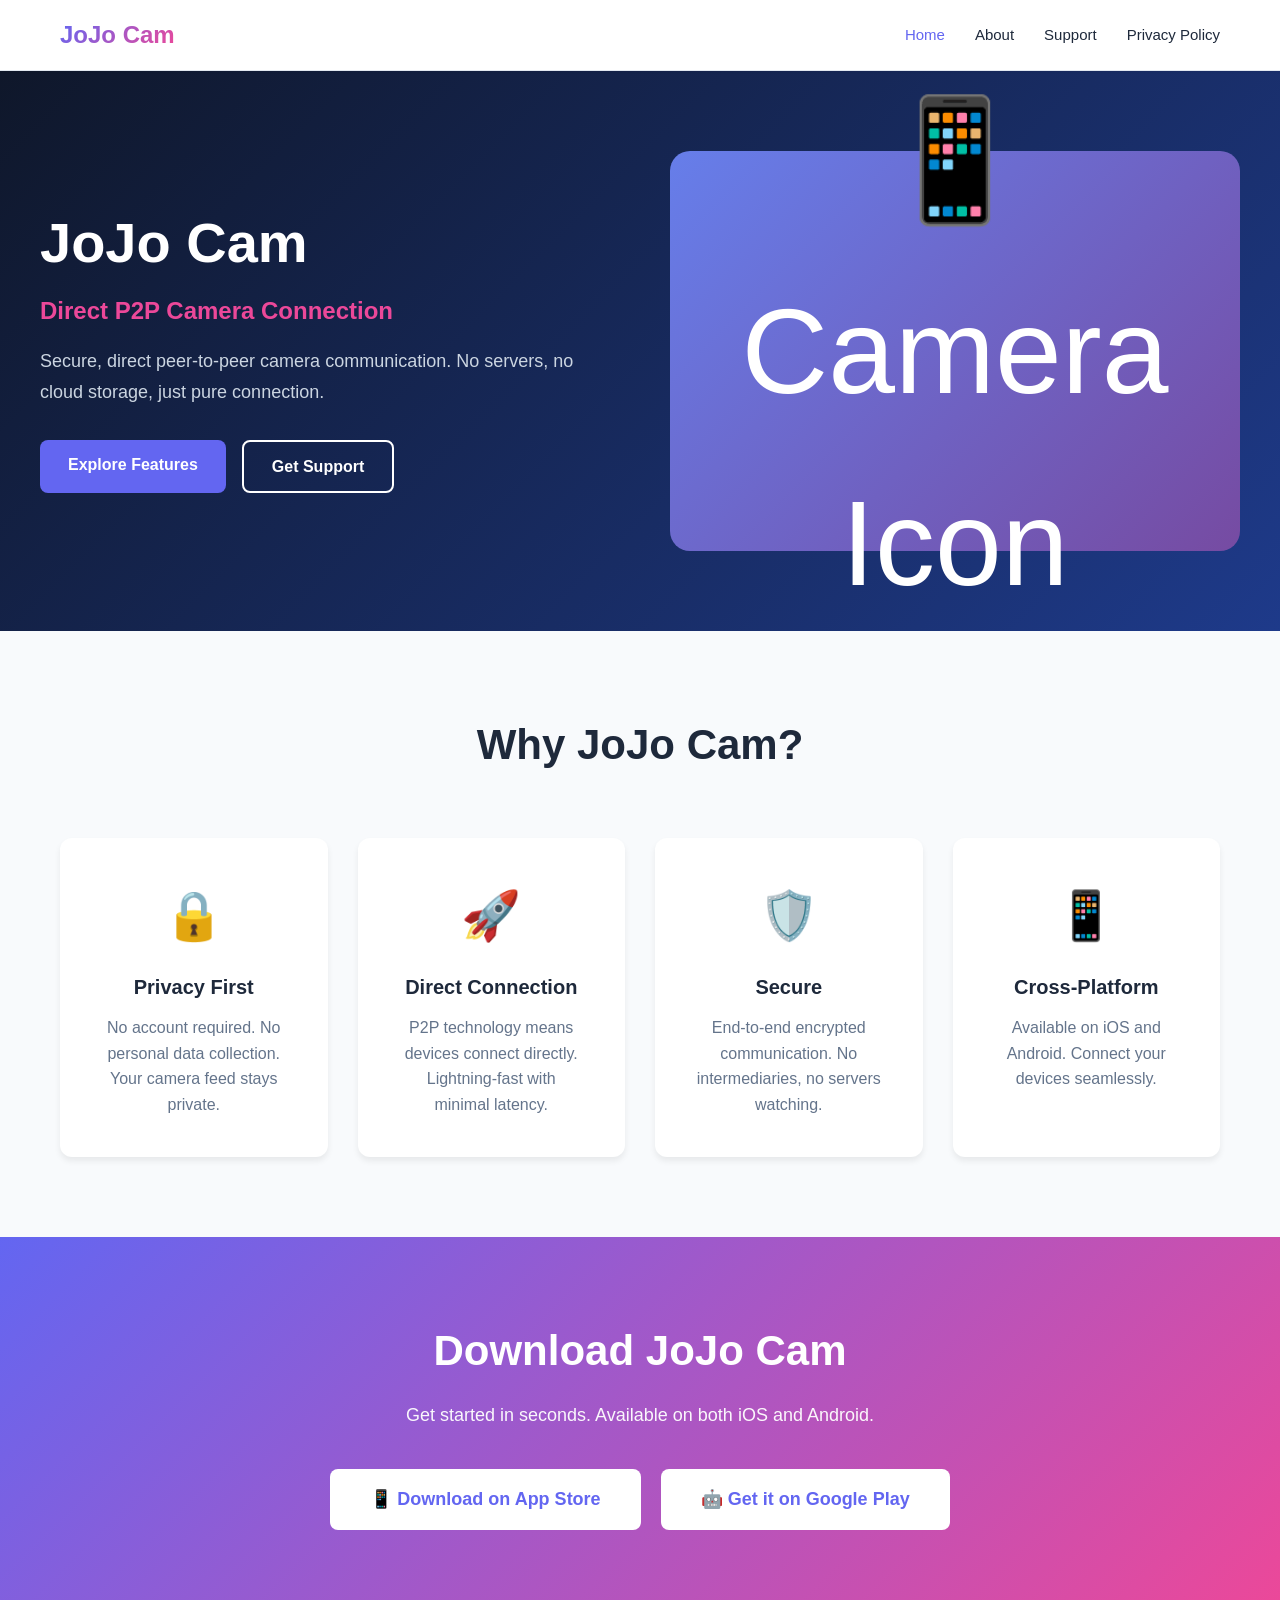
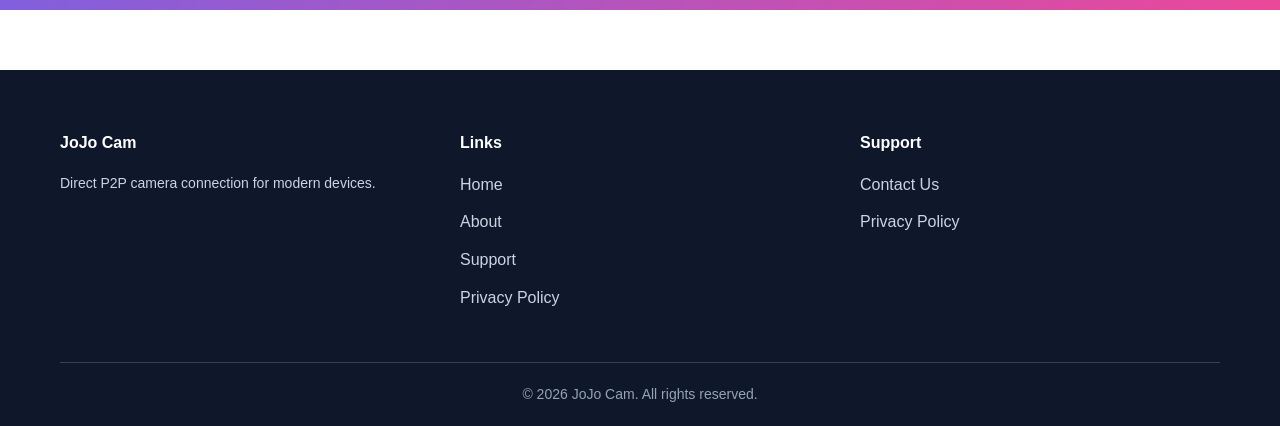
==== index.html @ 6896fc53 "first init first init" ====
<!DOCTYPE html>
<html lang="en">
<head>
    <meta charset="UTF-8">
    <meta name="viewport" content="width=device-width, initial-scale=1.0">
    <title>JoJo Cam - P2P Camera Application</title>
    <link rel="stylesheet" href="styles.css">
</head>
<body>
    <!-- Navigation -->
    <nav class="navbar">
        <div class="nav-container">
            <div class="logo">
                <a href="index.html">
                    <span class="logo-text">JoJo Cam</span>
                </a>
            </div>
            <ul class="nav-menu">
                <li><a href="index.html" class="active">Home</a></li>
                <li><a href="about.html">About</a></li>
                <li><a href="support.html">Support</a></li>
                <li><a href="privacy.html">Privacy Policy</a></li>
            </ul>
        </div>
    </nav>

    <!-- Hero Section -->
    <section class="hero">
        <div class="hero-container">
            <div class="hero-content">
                <h1>JoJo Cam</h1>
                <p class="hero-subtitle">Direct P2P Camera Connection</p>
                <p class="hero-description">Secure, direct peer-to-peer camera communication. No servers, no cloud storage, just pure connection.</p>
                <div class="hero-buttons">
                    <a href="#features" class="btn btn-primary">Explore Features</a>
                    <a href="support.html" class="btn btn-secondary">Get Support</a>
                </div>
            </div>
            <div class="hero-image">
                <div class="image-placeholder">📱 Camera Icon</div>
            </div>
        </div>
    </section>

    <!-- Features Section -->
    <section id="features" class="features">
        <div class="container">
            <h2>Why JoJo Cam?</h2>
            <div class="features-grid">
                <div class="feature-card">
                    <div class="feature-icon">🔒</div>
                    <h3>Privacy First</h3>
                    <p>No account required. No personal data collection. Your camera feed stays private.</p>
                </div>
                <div class="feature-card">
                    <div class="feature-icon">🚀</div>
                    <h3>Direct Connection</h3>
                    <p>P2P technology means devices connect directly. Lightning-fast with minimal latency.</p>
                </div>
                <div class="feature-card">
                    <div class="feature-icon">🛡️</div>
                    <h3>Secure</h3>
                    <p>End-to-end encrypted communication. No intermediaries, no servers watching.</p>
                </div>
                <div class="feature-card">
                    <div class="feature-icon">📱</div>
                    <h3>Cross-Platform</h3>
                    <p>Available on iOS and Android. Connect your devices seamlessly.</p>
                </div>
            </div>
        </div>
    </section>

    <!-- Download Section -->
    <section class="download">
        <div class="container">
            <h2>Download JoJo Cam</h2>
            <p>Get started in seconds. Available on both iOS and Android.</p>
            <div class="download-buttons">
                <a href="#" class="btn btn-large">
                    📱 Download on App Store
                </a>
                <a href="#" class="btn btn-large">
                    🤖 Get it on Google Play
                </a>
            </div>
        </div>
    </section>

    <!-- Footer -->
    <footer class="footer">
        <div class="container">
            <div class="footer-content">
                <div class="footer-section">
                    <h4>JoJo Cam</h4>
                    <p>Direct P2P camera connection for modern devices.</p>
                </div>
                <div class="footer-section">
                    <h4>Links</h4>
                    <ul>
                        <li><a href="index.html">Home</a></li>
                        <li><a href="about.html">About</a></li>
                        <li><a href="support.html">Support</a></li>
                        <li><a href="privacy.html">Privacy Policy</a></li>
                    </ul>
                </div>
                <div class="footer-section">
                    <h4>Support</h4>
                    <ul>
                        <li><a href="support.html">Contact Us</a></li>
                        <li><a href="privacy.html">Privacy Policy</a></li>
                    </ul>
                </div>
            </div>
            <div class="footer-bottom">
                <p>&copy; 2026 JoJo Cam. All rights reserved.</p>
            </div>
        </div>
    </footer>
</body>
</html>
---- styles.css ----
/* Global Styles */
* {
    margin: 0;
    padding: 0;
    box-sizing: border-box;
}

:root {
    --primary-color: #6366f1;
    --secondary-color: #ec4899;
    --dark-bg: #0f172a;
    --light-bg: #f8fafc;
    --text-dark: #1e293b;
    --text-light: #64748b;
    --border-color: #e2e8f0;
    --success-color: #10b981;
}

html {
    scroll-behavior: smooth;
}

body {
    font-family: -apple-system, BlinkMacSystemFont, 'Segoe UI', Roboto, 'Helvetica Neue', Arial, sans-serif;
    line-height: 1.6;
    color: var(--text-dark);
    background-color: #ffffff;
}

a {
    text-decoration: none;
    color: inherit;
    transition: color 0.3s ease;
}

/* Container */
.container {
    max-width: 1200px;
    margin: 0 auto;
    padding: 0 20px;
}

/* Navigation */
.navbar {
    background-color: #ffffff;
    border-bottom: 1px solid var(--border-color);
    position: sticky;
    top: 0;
    z-index: 100;
    box-shadow: 0 1px 3px rgba(0, 0, 0, 0.05);
}

.nav-container {
    max-width: 1200px;
    margin: 0 auto;
    padding: 0 20px;
    display: flex;
    justify-content: space-between;
    align-items: center;
    height: 70px;
}

.logo a {
    font-size: 24px;
    font-weight: 700;
    background: linear-gradient(135deg, var(--primary-color), var(--secondary-color));
    -webkit-background-clip: text;
    -webkit-text-fill-color: transparent;
    background-clip: text;
}

.nav-menu {
    display: flex;
    list-style: none;
    gap: 30px;
}

.nav-menu a {
    color: var(--text-dark);
    font-weight: 500;
    font-size: 15px;
    transition: color 0.3s ease;
}

.nav-menu a:hover,
.nav-menu a.active {
    color: var(--primary-color);
}

/* Hero Section */
.hero {
    background: linear-gradient(135deg, var(--dark-bg) 0%, #1e3a8a 100%);
    color: white;
    padding: 80px 20px;
    text-align: center;
}

.hero-container {
    max-width: 1200px;
    margin: 0 auto;
    display: grid;
    grid-template-columns: 1fr 1fr;
    gap: 60px;
    align-items: center;
}

.hero-content {
    text-align: left;
}

.hero h1 {
    font-size: 56px;
    font-weight: 800;
    margin-bottom: 16px;
    line-height: 1.2;
}

.hero-subtitle {
    font-size: 24px;
    color: var(--secondary-color);
    margin-bottom: 16px;
    font-weight: 600;
}

.hero-description {
    font-size: 18px;
    color: #cbd5e1;
    margin-bottom: 32px;
    line-height: 1.7;
}

.hero-buttons {
    display: flex;
    gap: 16px;
    flex-wrap: wrap;
}

.image-placeholder {
    background: linear-gradient(135deg, #667eea 0%, #764ba2 100%);
    border-radius: 20px;
    height: 400px;
    display: flex;
    align-items: center;
    justify-content: center;
    font-size: 120px;
    color: white;
}

/* Buttons */
.btn {
    display: inline-block;
    padding: 12px 28px;
    border-radius: 8px;
    font-weight: 600;
    font-size: 16px;
    transition: all 0.3s ease;
    cursor: pointer;
    border: none;
    text-align: center;
}

.btn-primary {
    background-color: var(--primary-color);
    color: white;
}

.btn-primary:hover {
    background-color: #4f46e5;
    transform: translateY(-2px);
    box-shadow: 0 10px 20px rgba(99, 102, 241, 0.2);
}

.btn-secondary {
    background-color: transparent;
    color: white;
    border: 2px solid white;
}

.btn-secondary:hover {
    background-color: white;
    color: var(--primary-color);
}

.btn-large {
    padding: 16px 40px;
    font-size: 18px;
}

/* Features Section */
.features {
    padding: 80px 20px;
    background-color: var(--light-bg);
}

.features h2 {
    font-size: 42px;
    font-weight: 700;
    text-align: center;
    margin-bottom: 60px;
    color: var(--text-dark);
}

.features-grid {
    display: grid;
    grid-template-columns: repeat(auto-fit, minmax(250px, 1fr));
    gap: 30px;
    max-width: 1200px;
    margin: 0 auto;
}

.feature-card {
    background: white;
    padding: 40px;
    border-radius: 12px;
    text-align: center;
    box-shadow: 0 4px 6px rgba(0, 0, 0, 0.07);
    transition: all 0.3s ease;
}

.feature-card:hover {
    transform: translateY(-8px);
    box-shadow: 0 12px 24px rgba(0, 0, 0, 0.1);
}

.feature-icon {
    font-size: 48px;
    margin-bottom: 16px;
}

.feature-card h3 {
    font-size: 20px;
    margin-bottom: 12px;
    color: var(--text-dark);
}

.feature-card p {
    color: var(--text-light);
    line-height: 1.6;
}

/* Download Section */
.download {
    padding: 80px 20px;
    background: linear-gradient(135deg, var(--primary-color) 0%, var(--secondary-color) 100%);
    color: white;
    text-align: center;
}

.download h2 {
    font-size: 42px;
    font-weight: 700;
    margin-bottom: 16px;
}

.download p {
    font-size: 18px;
    margin-bottom: 40px;
    opacity: 0.95;
}

.download-buttons {
    display: flex;
    gap: 20px;
    justify-content: center;
    flex-wrap: wrap;
}

.download .btn {
    background-color: white;
    color: var(--primary-color);
}

.download .btn:hover {
    background-color: var(--light-bg);
}

/* Page Header */
.page-header {
    background: linear-gradient(135deg, var(--dark-bg) 0%, #1e3a8a 100%);
    color: white;
    padding: 60px 20px;
    text-align: center;
}

.page-header h1 {
    font-size: 48px;
    font-weight: 800;
    margin-bottom: 12px;
}

.page-header p {
    font-size: 18px;
    color: #cbd5e1;
}

/* Content Section */
.content {
    padding: 60px 20px;
}

.content-wrapper {
    max-width: 800px;
    margin: 0 auto;
}

.content-wrapper h2 {
    font-size: 28px;
    font-weight: 700;
    margin-top: 40px;
    margin-bottom: 16px;
    color: var(--text-dark);
}

.content-wrapper h2:first-child {
    margin-top: 0;
}

.content-wrapper p {
    color: var(--text-light);
    margin-bottom: 16px;
    line-height: 1.8;
}

.feature-list {
    list-style: none;
    margin: 24px 0;
}

.feature-list li {
    padding: 12px 0;
    padding-left: 28px;
    position: relative;
    color: var(--text-light);
    line-height: 1.7;
}

.feature-list li:before {
    content: "✓";
    position: absolute;
    left: 0;
    color: var(--success-color);
    font-weight: bold;
    font-size: 18px;
}

/* Support Container */
.support-container {
    max-width: 900px;
    margin: 0 auto;
}

.support-container p {
    color: var(--text-light);
    margin-bottom: 32px;
    font-size: 16px;
    line-height: 1.8;
}

.form-container {
    background: var(--light-bg);
    border-radius: 12px;
    padding: 20px;
    margin-top: 30px;
}

.form-container iframe {
    border-radius: 8px;
}

/* Privacy Content */
.privacy-content {
    max-width: 800px;
    margin: 0 auto;
}

.privacy-content h3 {
    font-size: 22px;
    font-weight: 700;
    margin-top: 32px;
    margin-bottom: 16px;
    color: var(--text-dark);
}

.privacy-content h3:first-of-type {
    margin-top: 0;
}

.privacy-content p {
    color: var(--text-light);
    margin-bottom: 16px;
    line-height: 1.8;
}

.privacy-content strong {
    color: var(--text-dark);
    font-weight: 600;
}

.privacy-content ul {
    list-style: none;
    margin: 16px 0;
}

.privacy-content li {
    padding: 8px 0;
    padding-left: 24px;
    position: relative;
    color: var(--text-light);
    line-height: 1.7;
}

.privacy-content li:before {
    content: "•";
    position: absolute;
    left: 0;
    color: var(--primary-color);
    font-weight: bold;
}

/* Footer */
.footer {
    background-color: var(--dark-bg);
    color: white;
    padding: 60px 20px 20px;
    margin-top: 60px;
}

.footer-content {
    display: grid;
    grid-template-columns: repeat(auto-fit, minmax(250px, 1fr));
    gap: 40px;
    margin-bottom: 40px;
}

.footer-section h4 {
    font-size: 16px;
    font-weight: 700;
    margin-bottom: 16px;
    color: white;
}

.footer-section p {
    color: #cbd5e1;
    margin-bottom: 12px;
    font-size: 14px;
    line-height: 1.6;
}

.footer-section ul {
    list-style: none;
}

.footer-section li {
    margin-bottom: 12px;
}

.footer-section a {
    color: #cbd5e1;
    transition: color 0.3s ease;
}

.footer-section a:hover {
    color: var(--primary-color);
}

.footer-bottom {
    border-top: 1px solid #334155;
    padding-top: 20px;
    text-align: center;
    color: #94a3b8;
    font-size: 14px;
}

/* Responsive Design */
@media (max-width: 768px) {
    .nav-menu {
        gap: 15px;
    }

    .hero-container {
        grid-template-columns: 1fr;
        gap: 40px;
    }

    .hero h1 {
        font-size: 42px;
    }

    .hero-subtitle {
        font-size: 20px;
    }

    .hero-description {
        font-size: 16px;
    }

    .image-placeholder {
        height: 300px;
        font-size: 80px;
    }

    .hero-buttons {
        flex-direction: column;
    }

    .hero-buttons .btn {
        width: 100%;
    }

    .features h2,
    .download h2 {
        font-size: 32px;
    }

    .features-grid {
        grid-template-columns: 1fr;
    }

    .download-buttons {
        flex-direction: column;
    }

    .download-buttons .btn {
        width: 100%;
    }

    .page-header h1 {
        font-size: 36px;
    }

    .content-wrapper h2 {
        font-size: 24px;
    }

    .feature-list li {
        padding-left: 24px;
    }
}

@media (max-width: 480px) {
    .nav-container {
        height: auto;
        flex-direction: column;
        gap: 15px;
        padding: 15px 20px;
    }

    .nav-menu {
        flex-direction: column;
        gap: 10px;
        width: 100%;
    }

    .hero h1 {
        font-size: 32px;
    }

    .hero-subtitle {
        font-size: 18px;
    }

    .hero-description {
        font-size: 14px;
    }

    .features h2,
    .download h2 {
        font-size: 26px;
    }

    .page-header h1 {
        font-size: 28px;
    }

    .form-container {
        padding: 10px;
    }
}
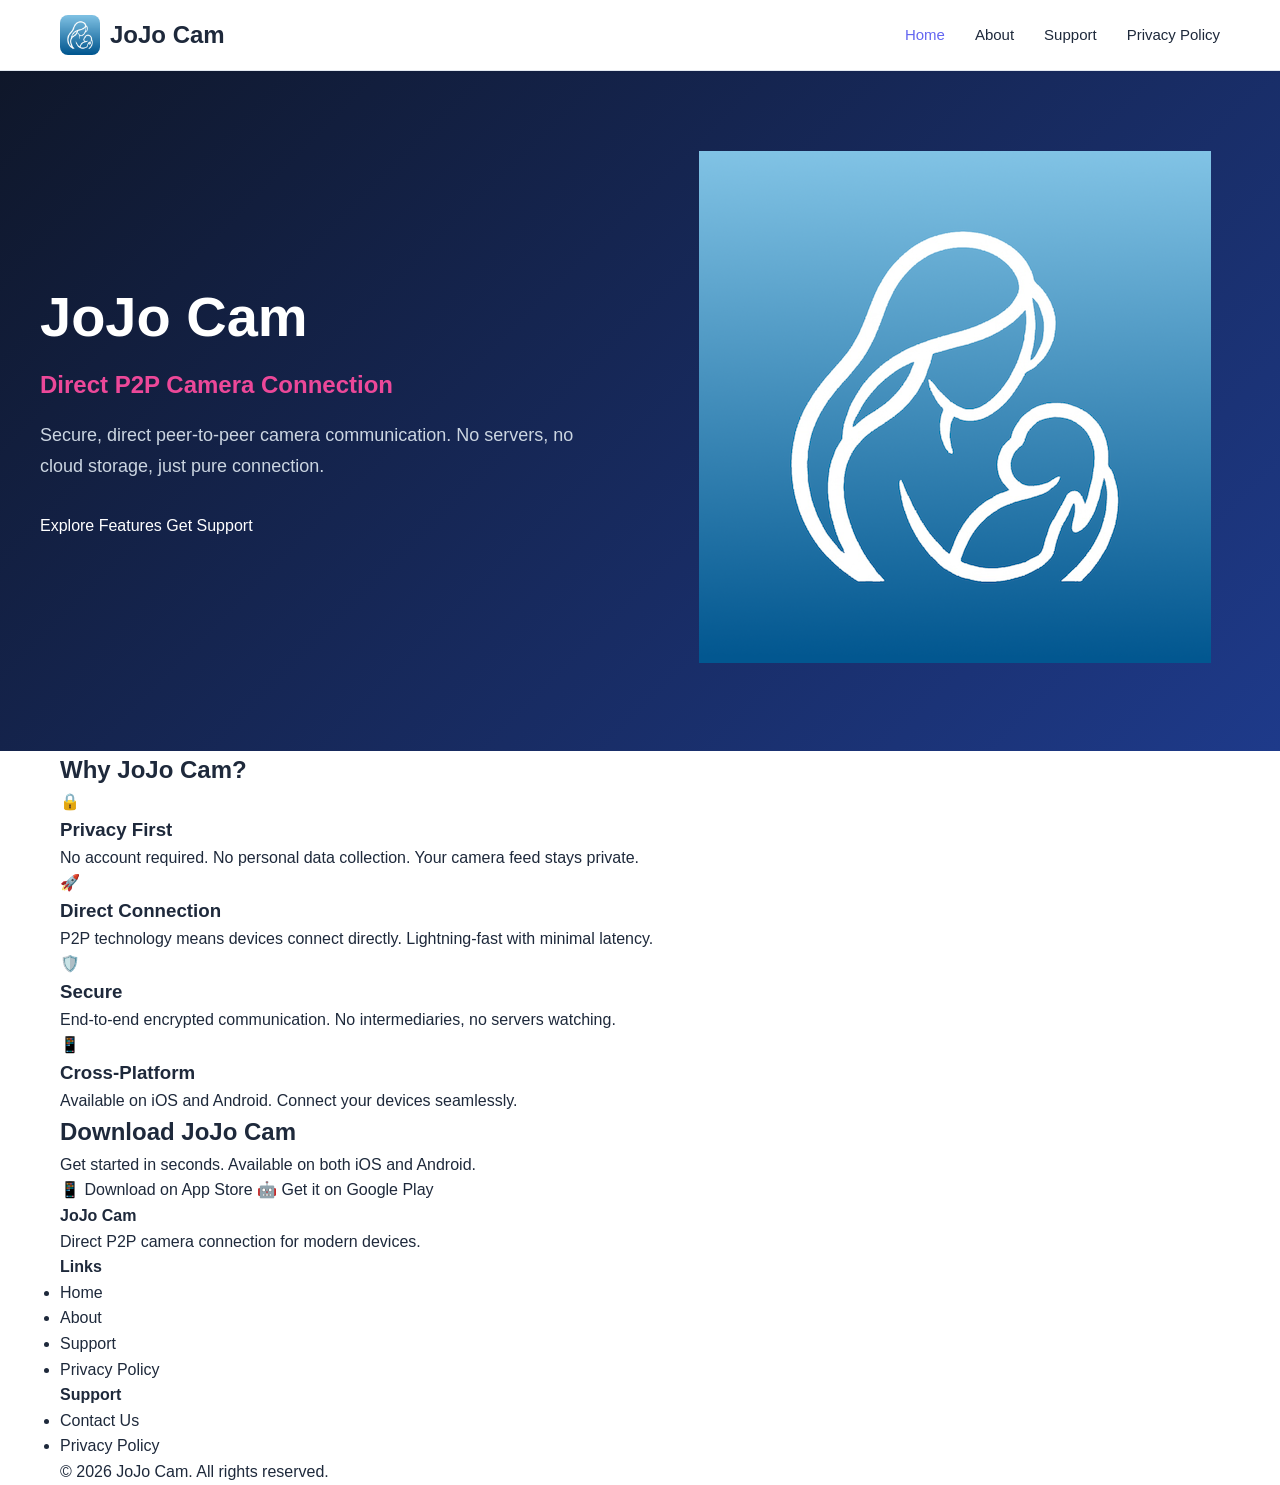
==== commit 1048d6a5: "add icon add icon" ====
--- a/index.html
+++ b/index.html
@@ -12,6 +12,7 @@
         <div class="nav-container">
             <div class="logo">
                 <a href="index.html">
+                    <img src="assets/app_icon.png" alt="JoJo Cam" class="logo-icon">
                     <span class="logo-text">JoJo Cam</span>
                 </a>
             </div>
@@ -37,7 +38,7 @@
                 </div>
             </div>
             <div class="hero-image">
-                <div class="image-placeholder">📱 Camera Icon</div>
+                <img src="assets/app_icon.png" alt="JoJo Cam App Icon" class="hero-icon">
             </div>
         </div>
     </section>
--- a/styles.css
+++ b/styles.css
@@ -61,12 +61,20 @@
 }
 
 .logo a {
+    display: flex;
+    align-items: center;
+    gap: 10px;
     font-size: 24px;
     font-weight: 700;
-    background: linear-gradient(135deg, var(--primary-color), var(--secondary-color));
-    -webkit-background-clip: text;
-    -webkit-text-fill-color: transparent;
-    background-clip: text;
+    text-decoration: none;
+    color: var(--text-dark);
+}
+
+.logo-icon {
+    width: 40px;
+    height: 40px;
+    border-radius: 8px;
+    object-fit: contain;
 }
 
 .nav-menu {
@@ -127,15 +135,12 @@
     color: #cbd5e1;
     margin-bottom: 32px;
     line-height: 1.7;
-}
-
-.hero-buttons {
-    display: flex;
-    gap: 16px;
-    flex-wrap: wrap;
-}
-
-.image-placeholder {
+}hero-icon {
+    width: 100%;
+    max-width: 400px;
+    height: auto;
+    border-radius: 20px;
+    box-shadow: 0 20px 40px rgba(99, 102, 241, 0.2)er {
     background: linear-gradient(135deg, #667eea 0%, #764ba2 100%);
     border-radius: 20px;
     height: 400px;
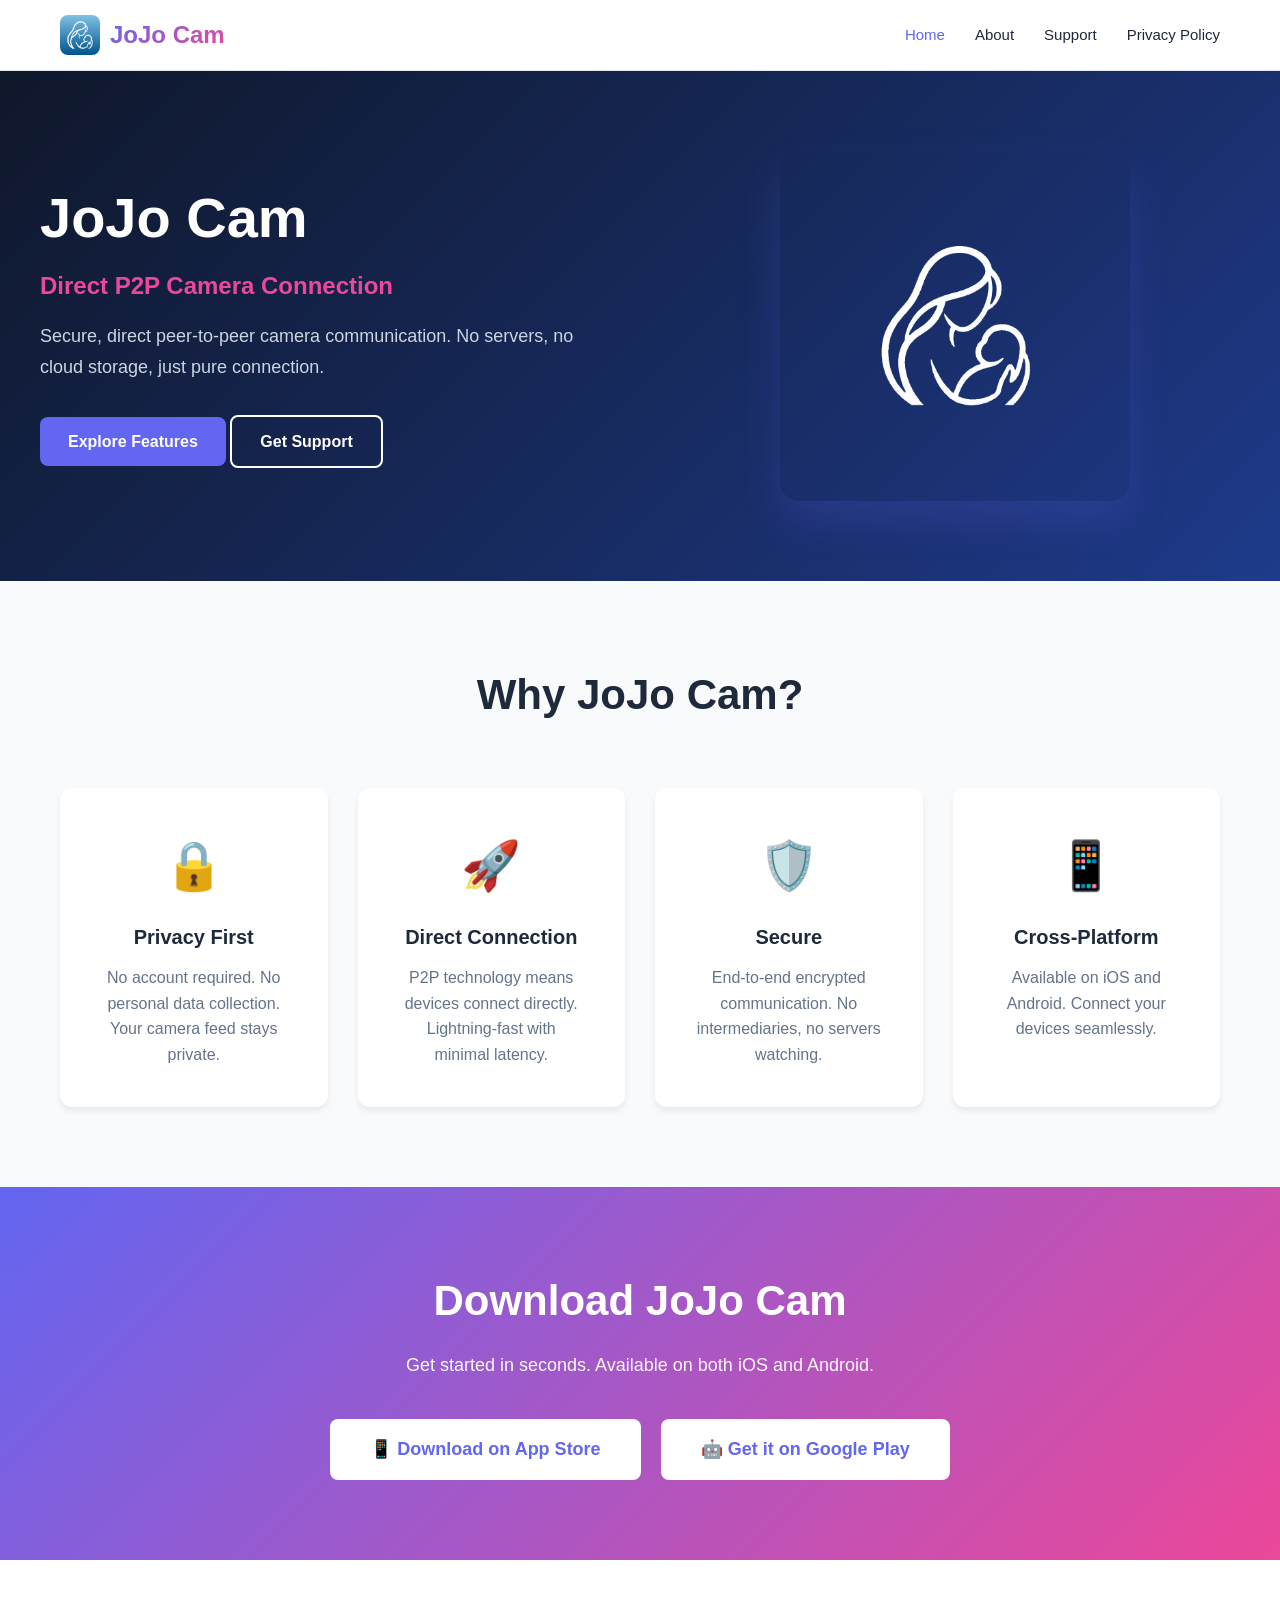
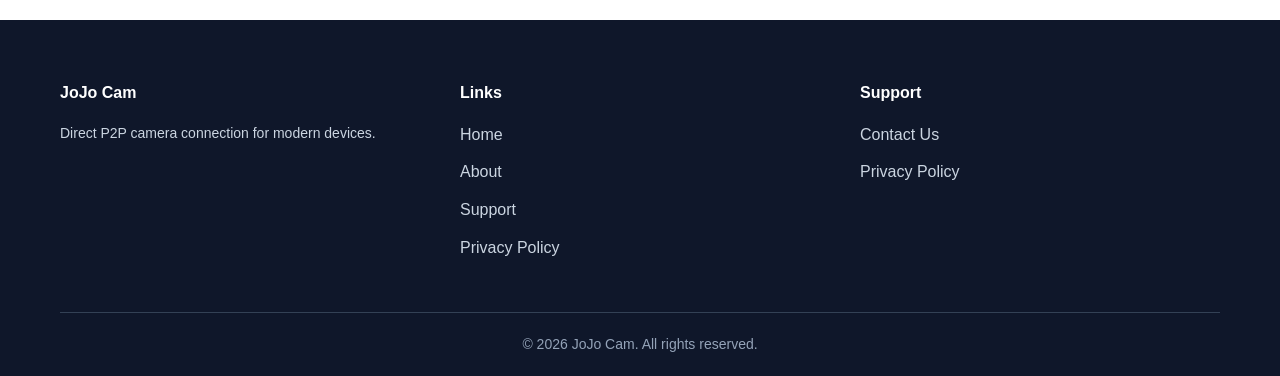
==== commit 98f1d79b: "website done website done" ====
--- a/index.html
+++ b/index.html
@@ -38,7 +38,7 @@
                 </div>
             </div>
             <div class="hero-image">
-                <img src="assets/app_icon.png" alt="JoJo Cam App Icon" class="hero-icon">
+                <img src="assets/app_artwork.png" alt="JoJo Cam App" class="hero-icon">
             </div>
         </div>
     </section>
--- a/styles.css
+++ b/styles.css
@@ -77,6 +77,13 @@
     object-fit: contain;
 }
 
+.logo-text {
+    background: linear-gradient(135deg, var(--primary-color), var(--secondary-color));
+    -webkit-background-clip: text;
+    -webkit-text-fill-color: transparent;
+    background-clip: text;
+}
+
 .nav-menu {
     display: flex;
     list-style: none;
@@ -135,20 +142,20 @@
     color: #cbd5e1;
     margin-bottom: 32px;
     line-height: 1.7;
-}hero-icon {
+}
+
+.hero-image {
+    display: flex;
+    justify-content: center;
+    align-items: center;
+}
+
+.hero-icon {
     width: 100%;
-    max-width: 400px;
+    max-width: 350px;
     height: auto;
     border-radius: 20px;
-    box-shadow: 0 20px 40px rgba(99, 102, 241, 0.2)er {
-    background: linear-gradient(135deg, #667eea 0%, #764ba2 100%);
-    border-radius: 20px;
-    height: 400px;
-    display: flex;
-    align-items: center;
-    justify-content: center;
-    font-size: 120px;
-    color: white;
+    box-shadow: 0 20px 40px rgba(99, 102, 241, 0.2);
 }
 
 /* Buttons */
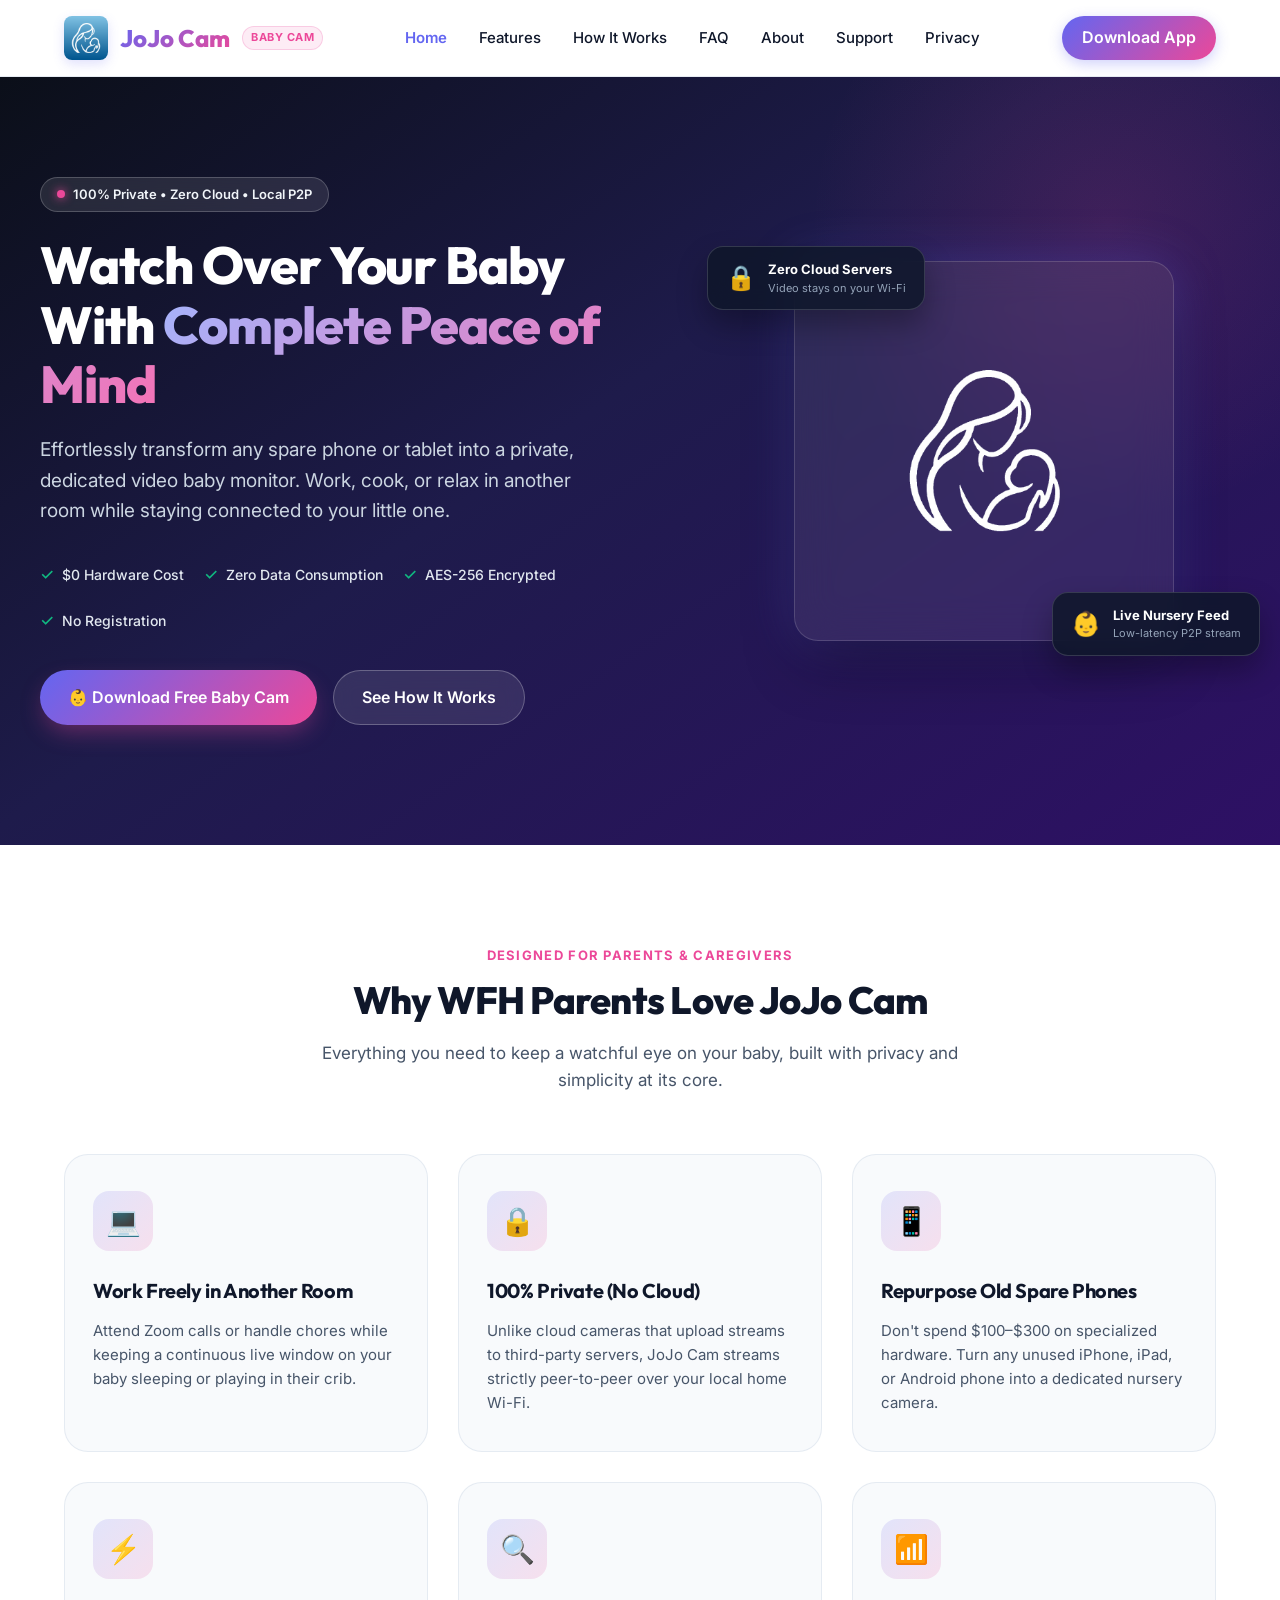
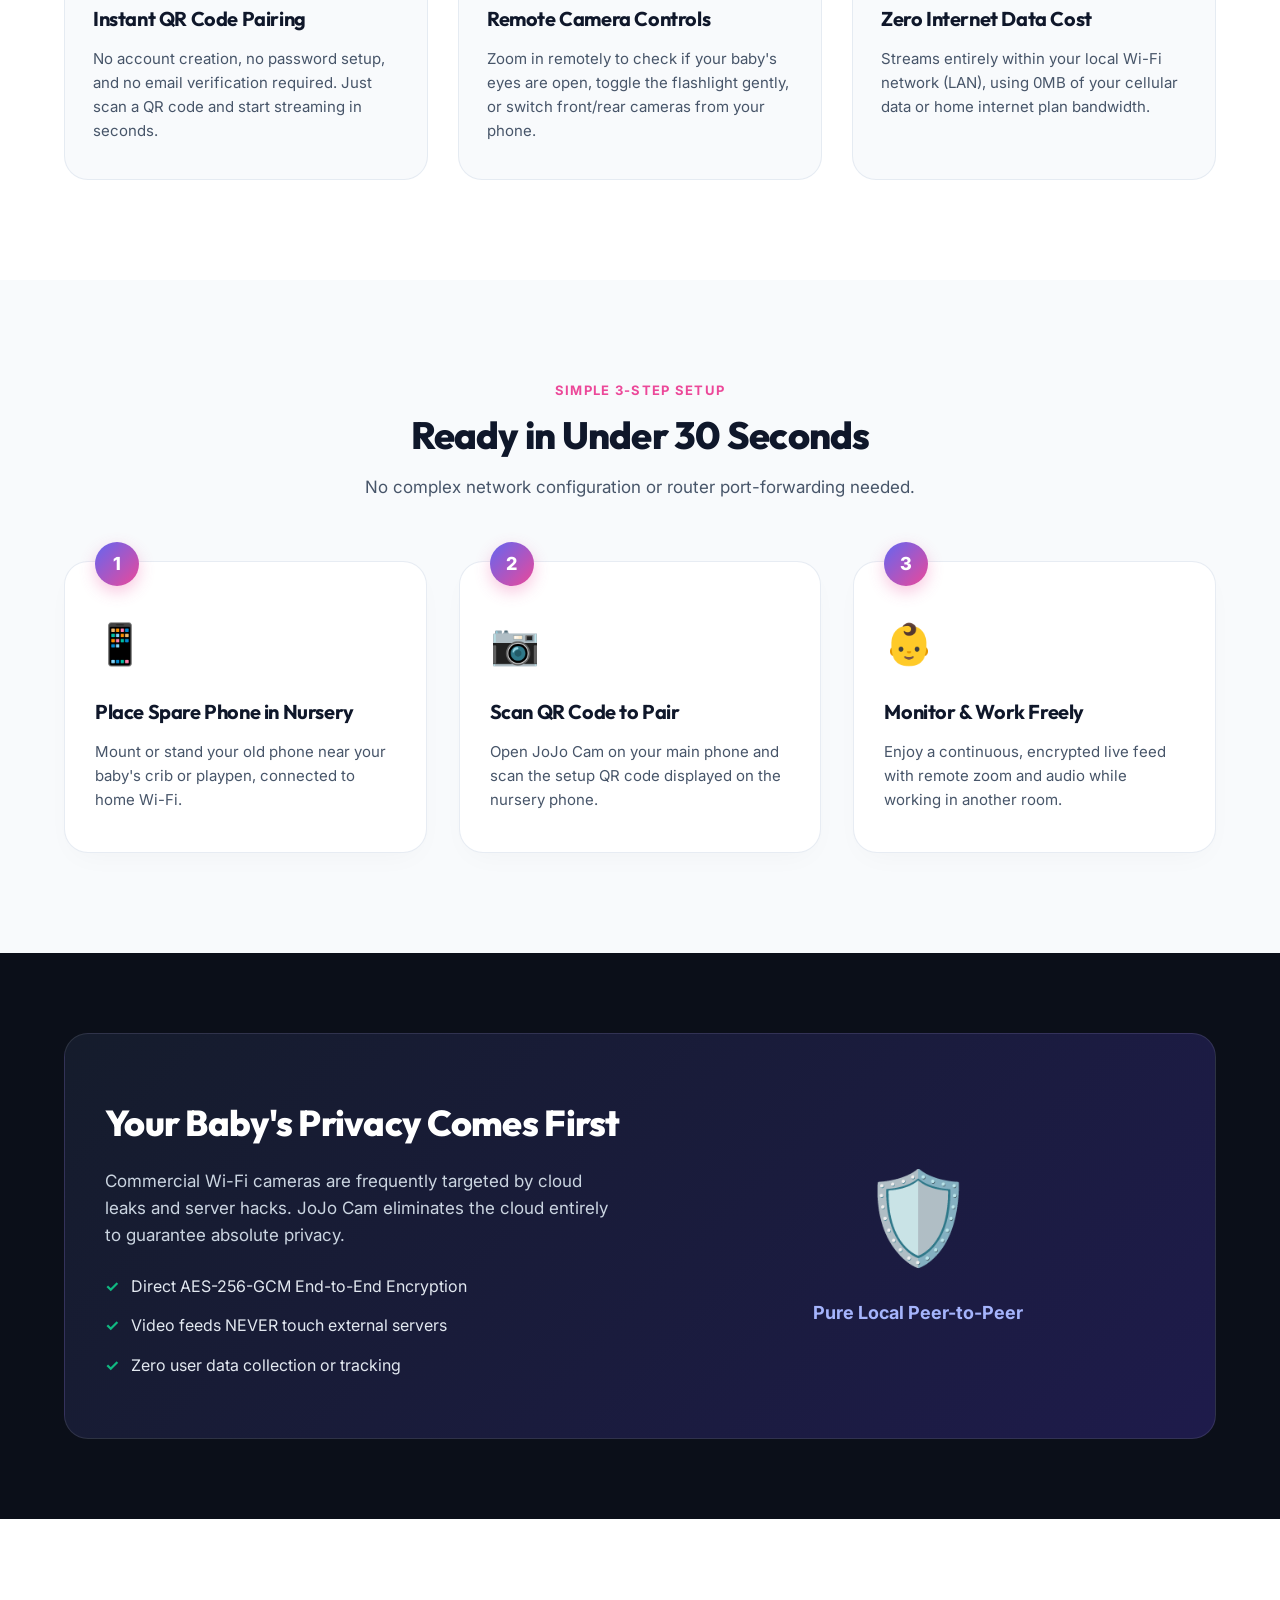
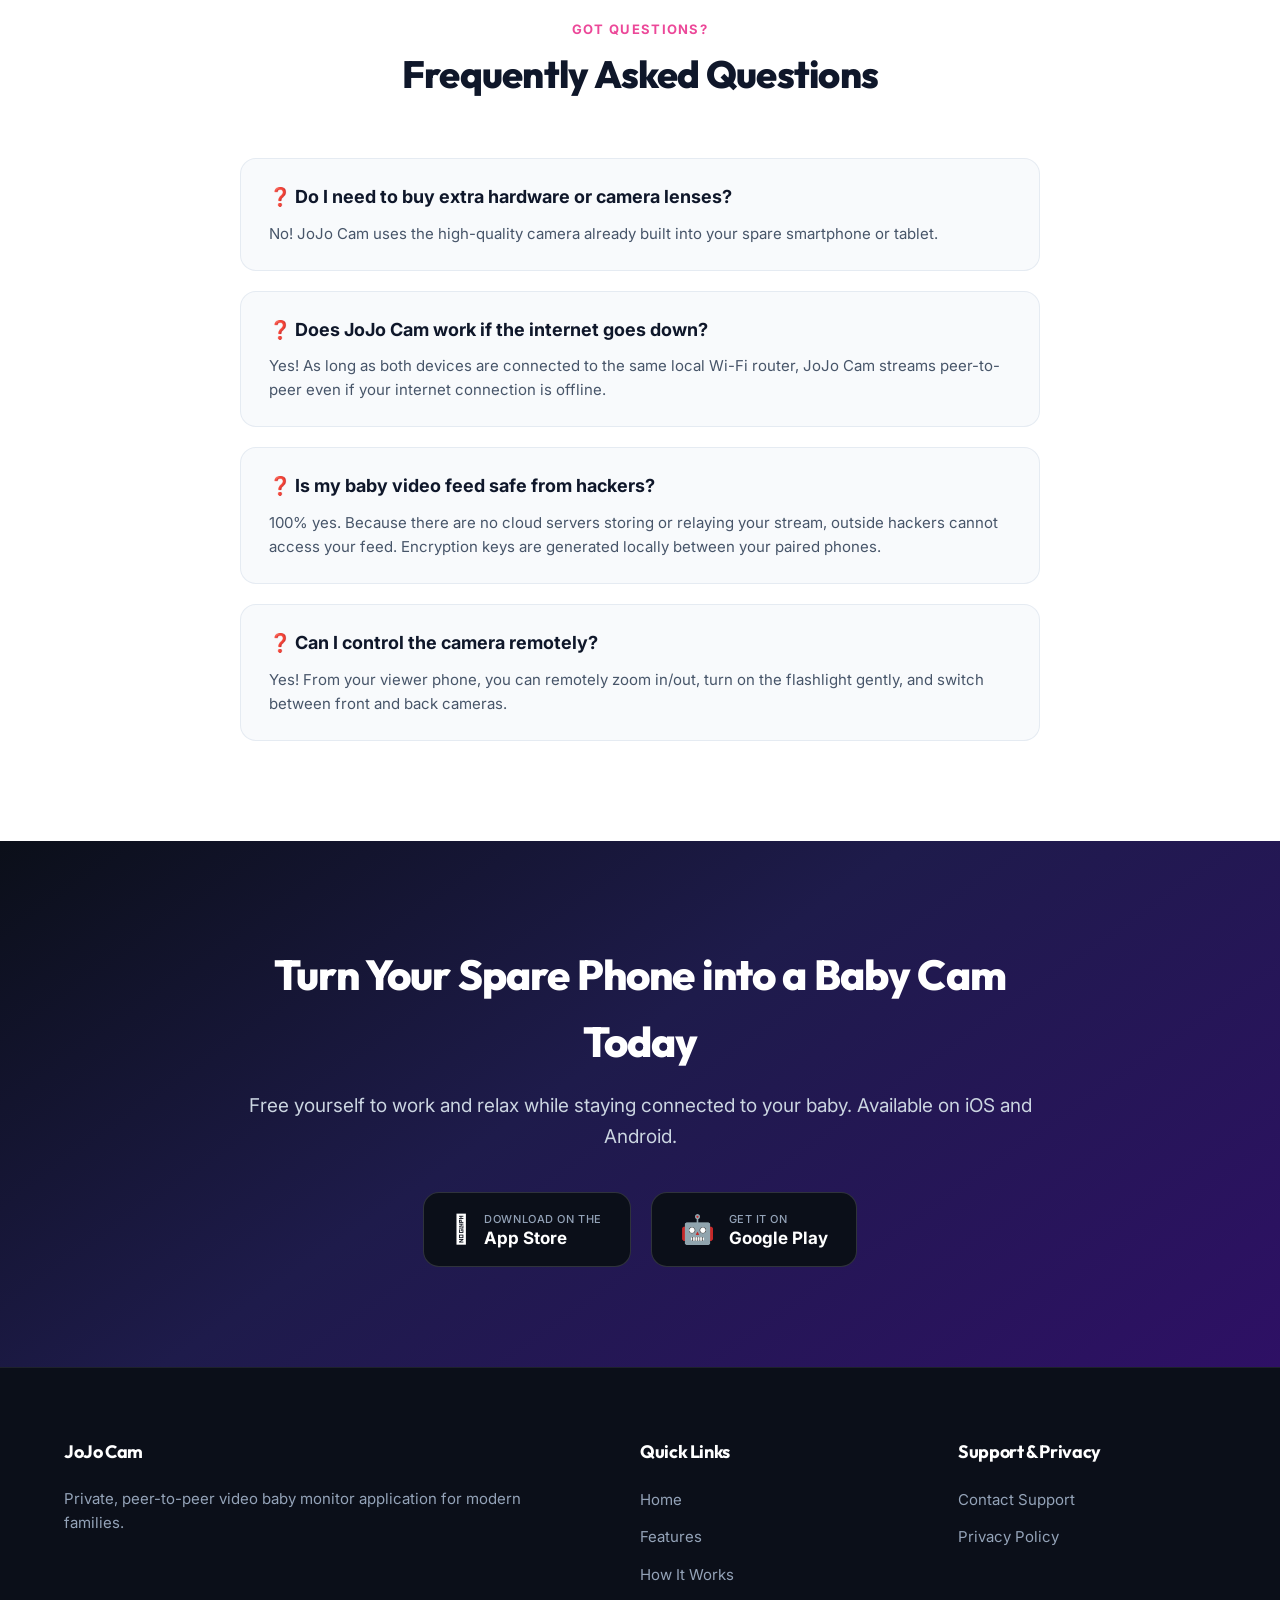
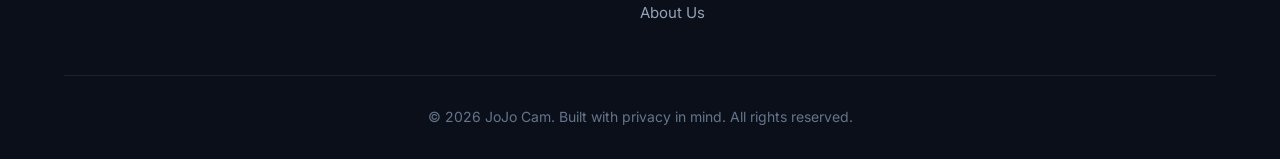
==== commit e7e591ec: "refine for new releases" ====
--- a/index.html
+++ b/index.html
@@ -3,87 +3,275 @@
 <head>
     <meta charset="UTF-8">
     <meta name="viewport" content="width=device-width, initial-scale=1.0">
-    <title>JoJo Cam - P2P Camera Application</title>
+    
+    <!-- SEO Title & Meta Tags -->
+    <title>JoJo Cam - Private P2P Baby Monitor & Nursery Cam App</title>
+    <meta name="description" content="Turn your spare phone into a private, zero-cloud video baby monitor. Free up your time to work or rest in another room with 100% P2P local Wi-Fi encryption and $0 hardware cost.">
+    <meta name="keywords" content="baby monitor app, p2p baby cam, turn old phone into cctv, private nursery camera, wfh baby monitor, zero cloud video stream">
+    
+    <!-- Open Graph / Social Media -->
+    <meta property="og:title" content="JoJo Cam - Private P2P Baby Monitor App">
+    <meta property="og:description" content="Watch over your baby with complete peace of mind. Turn spare phones into private video baby monitors over local Wi-Fi.">
+    <meta property="og:image" content="assets/app_artwork.png">
+    <meta property="og:type" content="website">
+    <meta property="og:url" content="https://jojoapp.wavepixs.com/">
+
     <link rel="stylesheet" href="styles.css">
+    
+    <!-- Structured Data (JSON-LD) -->
+    <script type="application/ld+json">
+    {
+      "@context": "https://schema.org",
+      "@type": "SoftwareApplication",
+      "name": "JoJo Cam",
+      "operatingSystem": "iOS, Android",
+      "applicationCategory": "UtilitiesApplication",
+      "offers": {
+        "@type": "Offer",
+        "price": "0",
+        "priceCurrency": "USD"
+      },
+      "description": "Private, peer-to-peer video baby monitor application that converts spare mobile devices into dedicated nursery cameras."
+    }
+    </script>
 </head>
 <body>
     <!-- Navigation -->
-    <nav class="navbar">
+    <nav class="navbar" id="main-nav">
         <div class="nav-container">
             <div class="logo">
                 <a href="index.html">
-                    <img src="assets/app_icon.png" alt="JoJo Cam" class="logo-icon">
+                    <img src="assets/app_icon.png" alt="JoJo Cam App Icon" class="logo-icon">
                     <span class="logo-text">JoJo Cam</span>
+                    <span class="logo-badge">Baby Cam</span>
                 </a>
             </div>
             <ul class="nav-menu">
                 <li><a href="index.html" class="active">Home</a></li>
+                <li><a href="#features">Features</a></li>
+                <li><a href="#how-it-works">How It Works</a></li>
+                <li><a href="#faq">FAQ</a></li>
                 <li><a href="about.html">About</a></li>
                 <li><a href="support.html">Support</a></li>
-                <li><a href="privacy.html">Privacy Policy</a></li>
+                <li><a href="privacy.html">Privacy</a></li>
             </ul>
+            <a href="#download" class="nav-cta">Download App</a>
         </div>
     </nav>
 
     <!-- Hero Section -->
-    <section class="hero">
+    <header class="hero">
         <div class="hero-container">
             <div class="hero-content">
-                <h1>JoJo Cam</h1>
-                <p class="hero-subtitle">Direct P2P Camera Connection</p>
-                <p class="hero-description">Secure, direct peer-to-peer camera communication. No servers, no cloud storage, just pure connection.</p>
+                <div class="pill-badge">
+                    <span class="pill-dot"></span>
+                    <span>100% Private • Zero Cloud • Local P2P</span>
+                </div>
+                <h1>Watch Over Your Baby With <span>Complete Peace of Mind</span></h1>
+                <p class="hero-description">
+                    Effortlessly transform any spare phone or tablet into a private, dedicated video baby monitor. Work, cook, or relax in another room while staying connected to your little one.
+                </p>
+                
+                <div class="hero-trust-badges">
+                    <div class="trust-item"><span class="trust-icon">✓</span> $0 Hardware Cost</div>
+                    <div class="trust-item"><span class="trust-icon">✓</span> Zero Data Consumption</div>
+                    <div class="trust-item"><span class="trust-icon">✓</span> AES-256 Encrypted</div>
+                    <div class="trust-item"><span class="trust-icon">✓</span> No Registration</div>
+                </div>
+
                 <div class="hero-buttons">
-                    <a href="#features" class="btn btn-primary">Explore Features</a>
-                    <a href="support.html" class="btn btn-secondary">Get Support</a>
-                </div>
-            </div>
-            <div class="hero-image">
-                <img src="assets/app_artwork.png" alt="JoJo Cam App" class="hero-icon">
-            </div>
-        </div>
-    </section>
+                    <a href="#download" class="btn btn-primary">
+                        <span>👶 Download Free Baby Cam</span>
+                    </a>
+                    <a href="#how-it-works" class="btn btn-secondary">
+                        <span>See How It Works</span>
+                    </a>
+                </div>
+            </div>
+
+            <div class="hero-image-wrapper">
+                <div class="hero-artwork-frame">
+                    <img src="assets/app_artwork.png" alt="JoJo Cam Baby Monitor Preview" class="hero-icon">
+                </div>
+                <!-- Floating Decorative Badges -->
+                <div class="floating-card floating-card-top">
+                    <span class="fc-icon">🔒</span>
+                    <div class="fc-text">
+                        <span class="fc-title">Zero Cloud Servers</span>
+                        <span class="fc-subtitle">Video stays on your Wi-Fi</span>
+                    </div>
+                </div>
+                <div class="floating-card floating-card-bottom">
+                    <span class="fc-icon">👶</span>
+                    <div class="fc-text">
+                        <span class="fc-title">Live Nursery Feed</span>
+                        <span class="fc-subtitle">Low-latency P2P stream</span>
+                    </div>
+                </div>
+            </div>
+        </div>
+    </header>
 
     <!-- Features Section -->
     <section id="features" class="features">
         <div class="container">
-            <h2>Why JoJo Cam?</h2>
+            <div class="section-header">
+                <span class="section-tag">Designed For Parents & Caregivers</span>
+                <h2>Why WFH Parents Love JoJo Cam</h2>
+                <p>Everything you need to keep a watchful eye on your baby, built with privacy and simplicity at its core.</p>
+            </div>
+
             <div class="features-grid">
                 <div class="feature-card">
-                    <div class="feature-icon">🔒</div>
-                    <h3>Privacy First</h3>
-                    <p>No account required. No personal data collection. Your camera feed stays private.</p>
-                </div>
-                <div class="feature-card">
-                    <div class="feature-icon">🚀</div>
-                    <h3>Direct Connection</h3>
-                    <p>P2P technology means devices connect directly. Lightning-fast with minimal latency.</p>
-                </div>
-                <div class="feature-card">
-                    <div class="feature-icon">🛡️</div>
-                    <h3>Secure</h3>
-                    <p>End-to-end encrypted communication. No intermediaries, no servers watching.</p>
-                </div>
-                <div class="feature-card">
-                    <div class="feature-icon">📱</div>
-                    <h3>Cross-Platform</h3>
-                    <p>Available on iOS and Android. Connect your devices seamlessly.</p>
+                    <div class="feature-icon-wrapper">💻</div>
+                    <h3>Work Freely in Another Room</h3>
+                    <p>Attend Zoom calls or handle chores while keeping a continuous live window on your baby sleeping or playing in their crib.</p>
+                </div>
+
+                <div class="feature-card">
+                    <div class="feature-icon-wrapper">🔒</div>
+                    <h3>100% Private (No Cloud)</h3>
+                    <p>Unlike cloud cameras that upload streams to third-party servers, JoJo Cam streams strictly peer-to-peer over your local home Wi-Fi.</p>
+                </div>
+
+                <div class="feature-card">
+                    <div class="feature-icon-wrapper">📱</div>
+                    <h3>Repurpose Old Spare Phones</h3>
+                    <p>Don't spend $100–$300 on specialized hardware. Turn any unused iPhone, iPad, or Android phone into a dedicated nursery camera.</p>
+                </div>
+
+                <div class="feature-card">
+                    <div class="feature-icon-wrapper">⚡</div>
+                    <h3>Instant QR Code Pairing</h3>
+                    <p>No account creation, no password setup, and no email verification required. Just scan a QR code and start streaming in seconds.</p>
+                </div>
+
+                <div class="feature-card">
+                    <div class="feature-icon-wrapper">🔍</div>
+                    <h3>Remote Camera Controls</h3>
+                    <p>Zoom in remotely to check if your baby's eyes are open, toggle the flashlight gently, or switch front/rear cameras from your phone.</p>
+                </div>
+
+                <div class="feature-card">
+                    <div class="feature-icon-wrapper">📶</div>
+                    <h3>Zero Internet Data Cost</h3>
+                    <p>Streams entirely within your local Wi-Fi network (LAN), using 0MB of your cellular data or home internet plan bandwidth.</p>
+                </div>
+            </div>
+        </div>
+    </section>
+
+    <!-- How It Works Section -->
+    <section id="how-it-works" class="how-it-works">
+        <div class="container">
+            <div class="section-header">
+                <span class="section-tag">Simple 3-Step Setup</span>
+                <h2>Ready in Under 30 Seconds</h2>
+                <p>No complex network configuration or router port-forwarding needed.</p>
+            </div>
+
+            <div class="steps-grid">
+                <div class="step-card">
+                    <div class="step-number">1</div>
+                    <div class="step-icon">📱</div>
+                    <h3>Place Spare Phone in Nursery</h3>
+                    <p>Mount or stand your old phone near your baby's crib or playpen, connected to home Wi-Fi.</p>
+                </div>
+
+                <div class="step-card">
+                    <div class="step-number">2</div>
+                    <div class="step-icon">📷</div>
+                    <h3>Scan QR Code to Pair</h3>
+                    <p>Open JoJo Cam on your main phone and scan the setup QR code displayed on the nursery phone.</p>
+                </div>
+
+                <div class="step-card">
+                    <div class="step-number">3</div>
+                    <div class="step-icon">👶</div>
+                    <h3>Monitor & Work Freely</h3>
+                    <p>Enjoy a continuous, encrypted live feed with remote zoom and audio while working in another room.</p>
+                </div>
+            </div>
+        </div>
+    </section>
+
+    <!-- Privacy Banner Section -->
+    <section class="privacy-banner">
+        <div class="container">
+            <div class="privacy-banner-box">
+                <div class="privacy-banner-text">
+                    <h2>Your Baby's Privacy Comes First</h2>
+                    <p>Commercial Wi-Fi cameras are frequently targeted by cloud leaks and server hacks. JoJo Cam eliminates the cloud entirely to guarantee absolute privacy.</p>
+                    <ul class="privacy-features-list">
+                        <li><span class="pf-icon">✓</span> Direct AES-256-GCM End-to-End Encryption</li>
+                        <li><span class="pf-icon">✓</span> Video feeds NEVER touch external servers</li>
+                        <li><span class="pf-icon">✓</span> Zero user data collection or tracking</li>
+                    </ul>
+                </div>
+                <div style="text-align: center;">
+                    <div style="font-size: 90px; margin-bottom: 10px;">🛡️</div>
+                    <div style="font-weight: 700; font-size: 18px; color: #a5b4fc;">Pure Local Peer-to-Peer</div>
+                </div>
+            </div>
+        </div>
+    </section>
+
+    <!-- FAQ Section -->
+    <section id="faq" class="faq-section">
+        <div class="container">
+            <div class="section-header">
+                <span class="section-tag">Got Questions?</span>
+                <h2>Frequently Asked Questions</h2>
+            </div>
+
+            <div class="faq-grid">
+                <div class="faq-item">
+                    <div class="faq-question">❓ Do I need to buy extra hardware or camera lenses?</div>
+                    <div class="faq-answer">No! JoJo Cam uses the high-quality camera already built into your spare smartphone or tablet.</div>
+                </div>
+
+                <div class="faq-item">
+                    <div class="faq-question">❓ Does JoJo Cam work if the internet goes down?</div>
+                    <div class="faq-answer">Yes! As long as both devices are connected to the same local Wi-Fi router, JoJo Cam streams peer-to-peer even if your internet connection is offline.</div>
+                </div>
+
+                <div class="faq-item">
+                    <div class="faq-question">❓ Is my baby video feed safe from hackers?</div>
+                    <div class="faq-answer">100% yes. Because there are no cloud servers storing or relaying your stream, outside hackers cannot access your feed. Encryption keys are generated locally between your paired phones.</div>
+                </div>
+
+                <div class="faq-item">
+                    <div class="faq-question">❓ Can I control the camera remotely?</div>
+                    <div class="faq-answer">Yes! From your viewer phone, you can remotely zoom in/out, turn on the flashlight gently, and switch between front and back cameras.</div>
                 </div>
             </div>
         </div>
     </section>
 
     <!-- Download Section -->
-    <section class="download">
-        <div class="container">
-            <h2>Download JoJo Cam</h2>
-            <p>Get started in seconds. Available on both iOS and Android.</p>
-            <div class="download-buttons">
-                <a href="#" class="btn btn-large">
-                    📱 Download on App Store
-                </a>
-                <a href="#" class="btn btn-large">
-                    🤖 Get it on Google Play
-                </a>
+    <section id="download" class="download-cta">
+        <div class="container">
+            <div class="cta-box">
+                <h2>Turn Your Spare Phone into a Baby Cam Today</h2>
+                <p>Free yourself to work and relax while staying connected to your baby. Available on iOS and Android.</p>
+                
+                <div class="store-buttons-flex">
+                    <a href="https://apps.apple.com/id/app/jojo-cam/id6768070630" class="btn-store" target="_blank" rel="noopener">
+                        <span class="store-icon"></span>
+                        <div class="store-text">
+                            <span class="store-subtitle">Download on the</span>
+                            <span class="store-title">App Store</span>
+                        </div>
+                    </a>
+
+                    <a href="https://play.google.com/store/apps/details?id=com.wavepixs.p2pcamera" class="btn-store" target="_blank" rel="noopener">
+                        <span class="store-icon">🤖</span>
+                        <div class="store-text">
+                            <span class="store-subtitle">Get it on</span>
+                            <span class="store-title">Google Play</span>
+                        </div>
+                    </a>
+                </div>
             </div>
         </div>
     </section>
@@ -94,27 +282,27 @@
             <div class="footer-content">
                 <div class="footer-section">
                     <h4>JoJo Cam</h4>
-                    <p>Direct P2P camera connection for modern devices.</p>
+                    <p>Private, peer-to-peer video baby monitor application for modern families.</p>
                 </div>
                 <div class="footer-section">
-                    <h4>Links</h4>
+                    <h4>Quick Links</h4>
                     <ul>
                         <li><a href="index.html">Home</a></li>
-                        <li><a href="about.html">About</a></li>
-                        <li><a href="support.html">Support</a></li>
+                        <li><a href="#features">Features</a></li>
+                        <li><a href="#how-it-works">How It Works</a></li>
+                        <li><a href="about.html">About Us</a></li>
+                    </ul>
+                </div>
+                <div class="footer-section">
+                    <h4>Support & Privacy</h4>
+                    <ul>
+                        <li><a href="support.html">Contact Support</a></li>
                         <li><a href="privacy.html">Privacy Policy</a></li>
                     </ul>
                 </div>
-                <div class="footer-section">
-                    <h4>Support</h4>
-                    <ul>
-                        <li><a href="support.html">Contact Us</a></li>
-                        <li><a href="privacy.html">Privacy Policy</a></li>
-                    </ul>
-                </div>
             </div>
             <div class="footer-bottom">
-                <p>&copy; 2026 JoJo Cam. All rights reserved.</p>
+                <p>&copy; 2026 JoJo Cam. Built with privacy in mind. All rights reserved.</p>
             </div>
         </div>
     </footer>
--- a/styles.css
+++ b/styles.css
@@ -1,590 +1,871 @@
-/* Global Styles */
+@import url('https://fonts.googleapis.com/css2?family=Inter:wght@300;400;500;600;700&family=Outfit:wght@500;600;700;800&display=swap');
+
+/* --- Root Tokens & Variables --- */
+:root {
+    --font-heading: 'Outfit', -apple-system, BlinkMacSystemFont, sans-serif;
+    --font-body: 'Inter', -apple-system, BlinkMacSystemFont, sans-serif;
+    
+    --primary: #6366f1;
+    --primary-hover: #4f46e5;
+    --pink-accent: #ec4899;
+    --rose-accent: #f43f5e;
+    --purple-accent: #8b5cf6;
+    --emerald-accent: #10b981;
+    
+    --grad-main: linear-gradient(135deg, #6366f1 0%, #ec4899 100%);
+    --grad-hero: linear-gradient(145deg, #0b0f19 0%, #1e1b4b 45%, #2e1065 100%);
+    --grad-card-glow: linear-gradient(135deg, rgba(99, 102, 241, 0.15), rgba(236, 72, 153, 0.15));
+    
+    --dark-bg: #0b0f19;
+    --dark-card: #151c2c;
+    --light-bg: #f8fafc;
+    --text-dark: #0f172a;
+    --text-muted: #475569;
+    --text-light: #94a3b8;
+    
+    --glass-bg: rgba(255, 255, 255, 0.75);
+    --glass-border: rgba(226, 232, 240, 0.8);
+    --glass-shadow: 0 20px 40px -15px rgba(0, 0, 0, 0.07);
+    --radius-sm: 8px;
+    --radius-md: 16px;
+    --radius-lg: 24px;
+    --radius-full: 9999px;
+}
+
+/* --- Global Reset & Base --- */
 * {
     margin: 0;
     padding: 0;
     box-sizing: border-box;
 }
 
-:root {
-    --primary-color: #6366f1;
-    --secondary-color: #ec4899;
-    --dark-bg: #0f172a;
-    --light-bg: #f8fafc;
-    --text-dark: #1e293b;
-    --text-light: #64748b;
-    --border-color: #e2e8f0;
-    --success-color: #10b981;
-}
-
 html {
     scroll-behavior: smooth;
 }
 
 body {
-    font-family: -apple-system, BlinkMacSystemFont, 'Segoe UI', Roboto, 'Helvetica Neue', Arial, sans-serif;
+    font-family: var(--font-body);
     line-height: 1.6;
     color: var(--text-dark);
-    background-color: #ffffff;
+    background-color: var(--light-bg);
+    overflow-x: hidden;
+    -webkit-font-smoothing: antialiased;
+}
+
+h1, h2, h3, h4, h5, h6 {
+    font-family: var(--font-heading);
+    color: var(--text-dark);
+    letter-spacing: -0.02em;
 }
 
 a {
     text-decoration: none;
     color: inherit;
-    transition: color 0.3s ease;
-}
-
-/* Container */
+    transition: all 0.25s ease;
+}
+
+img {
+    max-width: 100%;
+    height: auto;
+}
+
 .container {
     max-width: 1200px;
     margin: 0 auto;
-    padding: 0 20px;
-}
-
-/* Navigation */
+    padding: 0 24px;
+}
+
+/* --- Navigation Bar --- */
 .navbar {
-    background-color: #ffffff;
-    border-bottom: 1px solid var(--border-color);
+    background: rgba(255, 255, 255, 0.9);
+    backdrop-filter: blur(12px);
+    -webkit-backdrop-filter: blur(12px);
+    border-bottom: 1px solid var(--glass-border);
     position: sticky;
     top: 0;
-    z-index: 100;
-    box-shadow: 0 1px 3px rgba(0, 0, 0, 0.05);
+    z-index: 1000;
+    transition: all 0.3s ease;
 }
 
 .nav-container {
     max-width: 1200px;
     margin: 0 auto;
-    padding: 0 20px;
+    padding: 0 24px;
     display: flex;
     justify-content: space-between;
     align-items: center;
-    height: 70px;
+    height: 76px;
 }
 
 .logo a {
     display: flex;
     align-items: center;
-    gap: 10px;
+    gap: 12px;
+    text-decoration: none;
+}
+
+.logo-icon {
+    width: 44px;
+    height: 44px;
+    border-radius: var(--radius-sm);
+    object-fit: contain;
+    box-shadow: 0 4px 12px rgba(99, 102, 241, 0.2);
+}
+
+.logo-text {
+    font-family: var(--font-heading);
     font-size: 24px;
-    font-weight: 700;
-    text-decoration: none;
-    color: var(--text-dark);
-}
-
-.logo-icon {
-    width: 40px;
-    height: 40px;
-    border-radius: 8px;
-    object-fit: contain;
-}
-
-.logo-text {
-    background: linear-gradient(135deg, var(--primary-color), var(--secondary-color));
+    font-weight: 800;
+    background: var(--grad-main);
     -webkit-background-clip: text;
     -webkit-text-fill-color: transparent;
     background-clip: text;
 }
 
+.logo-badge {
+    background: rgba(236, 72, 153, 0.1);
+    color: var(--pink-accent);
+    font-size: 11px;
+    font-weight: 700;
+    padding: 2px 8px;
+    border-radius: var(--radius-full);
+    text-transform: uppercase;
+    letter-spacing: 0.05em;
+    border: 1px solid rgba(236, 72, 153, 0.2);
+}
+
 .nav-menu {
     display: flex;
+    align-items: center;
     list-style: none;
-    gap: 30px;
+    gap: 32px;
 }
 
 .nav-menu a {
     color: var(--text-dark);
     font-weight: 500;
     font-size: 15px;
-    transition: color 0.3s ease;
 }
 
 .nav-menu a:hover,
 .nav-menu a.active {
-    color: var(--primary-color);
-}
-
-/* Hero Section */
+    color: var(--primary);
+    font-weight: 600;
+}
+
+.nav-cta {
+    background: var(--grad-main);
+    color: white !important;
+    padding: 9px 20px;
+    border-radius: var(--radius-full);
+    font-weight: 600 !important;
+    box-shadow: 0 4px 14px rgba(99, 102, 241, 0.3);
+}
+
+.nav-cta:hover {
+    transform: translateY(-1px);
+    box-shadow: 0 6px 20px rgba(236, 72, 153, 0.4);
+}
+
+/* --- Hero Section --- */
 .hero {
-    background: linear-gradient(135deg, var(--dark-bg) 0%, #1e3a8a 100%);
-    color: white;
-    padding: 80px 20px;
-    text-align: center;
+    background: var(--grad-hero);
+    color: white;
+    padding: 100px 24px 120px;
+    position: relative;
+    overflow: hidden;
+}
+
+.hero::before {
+    content: '';
+    position: absolute;
+    top: -20%;
+    right: -10%;
+    width: 600px;
+    height: 600px;
+    background: radial-gradient(circle, rgba(236, 72, 153, 0.15) 0%, rgba(99, 102, 241, 0) 70%);
+    border-radius: 50%;
+    pointer-events: none;
 }
 
 .hero-container {
     max-width: 1200px;
     margin: 0 auto;
     display: grid;
-    grid-template-columns: 1fr 1fr;
+    grid-template-columns: 1.1fr 0.9fr;
     gap: 60px;
     align-items: center;
 }
 
 .hero-content {
     text-align: left;
+    z-index: 2;
+}
+
+.pill-badge {
+    display: inline-flex;
+    align-items: center;
+    gap: 8px;
+    background: rgba(255, 255, 255, 0.1);
+    backdrop-filter: blur(10px);
+    border: 1px solid rgba(255, 255, 255, 0.2);
+    padding: 6px 16px;
+    border-radius: var(--radius-full);
+    font-size: 13px;
+    font-weight: 600;
+    color: #f1f5f9;
+    margin-bottom: 24px;
+}
+
+.pill-dot {
+    width: 8px;
+    height: 8px;
+    background-color: var(--pink-accent);
+    border-radius: 50%;
+    box-shadow: 0 0 10px var(--pink-accent);
+    animation: pulseGlow 2s infinite;
 }
 
 .hero h1 {
-    font-size: 56px;
+    color: white;
+    font-size: 52px;
     font-weight: 800;
-    margin-bottom: 16px;
-    line-height: 1.2;
-}
-
-.hero-subtitle {
-    font-size: 24px;
-    color: var(--secondary-color);
-    margin-bottom: 16px;
-    font-weight: 600;
+    line-height: 1.15;
+    margin-bottom: 20px;
+}
+
+.hero h1 span {
+    background: linear-gradient(135deg, #a5b4fc 0%, #f472b6 100%);
+    -webkit-background-clip: text;
+    -webkit-text-fill-color: transparent;
+    background-clip: text;
 }
 
 .hero-description {
-    font-size: 18px;
+    font-size: 19px;
     color: #cbd5e1;
-    margin-bottom: 32px;
-    line-height: 1.7;
-}
-
-.hero-image {
+    margin-bottom: 36px;
+    line-height: 1.6;
+    max-width: 540px;
+}
+
+.hero-trust-badges {
+    display: flex;
+    flex-wrap: wrap;
+    gap: 20px;
+    margin-bottom: 36px;
+}
+
+.trust-item {
+    display: flex;
+    align-items: center;
+    gap: 8px;
+    font-size: 14px;
+    color: #e2e8f0;
+    font-weight: 500;
+}
+
+.trust-icon {
+    font-size: 16px;
+    color: var(--emerald-accent);
+}
+
+.hero-buttons {
+    display: flex;
+    flex-wrap: wrap;
+    gap: 16px;
+}
+
+.hero-image-wrapper {
+    position: relative;
     display: flex;
     justify-content: center;
     align-items: center;
+    z-index: 2;
+}
+
+.hero-artwork-frame {
+    position: relative;
+    width: 100%;
+    max-width: 380px;
+    border-radius: var(--radius-lg);
+    padding: 12px;
+    background: rgba(255, 255, 255, 0.08);
+    backdrop-filter: blur(20px);
+    border: 1px solid rgba(255, 255, 255, 0.15);
+    box-shadow: 0 30px 60px -12px rgba(0, 0, 0, 0.4), 0 0 50px rgba(99, 102, 241, 0.3);
+    animation: float 6s ease-in-out infinite;
 }
 
 .hero-icon {
     width: 100%;
-    max-width: 350px;
     height: auto;
-    border-radius: 20px;
-    box-shadow: 0 20px 40px rgba(99, 102, 241, 0.2);
-}
-
-/* Buttons */
+    border-radius: 18px;
+    display: block;
+}
+
+.floating-card {
+    position: absolute;
+    background: rgba(15, 23, 42, 0.85);
+    backdrop-filter: blur(12px);
+    border: 1px solid rgba(255, 255, 255, 0.15);
+    padding: 12px 18px;
+    border-radius: var(--radius-md);
+    color: white;
+    display: flex;
+    align-items: center;
+    gap: 12px;
+    box-shadow: 0 15px 30px rgba(0, 0, 0, 0.3);
+    z-index: 3;
+}
+
+.floating-card-top {
+    top: -15px;
+    left: -20px;
+}
+
+.floating-card-bottom {
+    bottom: -15px;
+    right: -20px;
+}
+
+.fc-icon {
+    font-size: 24px;
+}
+
+.fc-text {
+    display: flex;
+    flex-direction: column;
+}
+
+.fc-title {
+    font-size: 13px;
+    font-weight: 700;
+    color: white;
+}
+
+.fc-subtitle {
+    font-size: 11px;
+    color: #94a3b8;
+}
+
+/* --- Buttons --- */
 .btn {
-    display: inline-block;
-    padding: 12px 28px;
-    border-radius: 8px;
+    display: inline-flex;
+    align-items: center;
+    justify-content: center;
+    gap: 10px;
+    padding: 14px 28px;
+    border-radius: var(--radius-full);
     font-weight: 600;
     font-size: 16px;
-    transition: all 0.3s ease;
+    transition: all 0.3s cubic-bezier(0.4, 0, 0.2, 1);
     cursor: pointer;
     border: none;
     text-align: center;
 }
 
 .btn-primary {
-    background-color: var(--primary-color);
-    color: white;
+    background: var(--grad-main);
+    color: white;
+    box-shadow: 0 10px 25px -5px rgba(236, 72, 153, 0.4);
 }
 
 .btn-primary:hover {
-    background-color: #4f46e5;
     transform: translateY(-2px);
-    box-shadow: 0 10px 20px rgba(99, 102, 241, 0.2);
+    box-shadow: 0 15px 35px -5px rgba(99, 102, 241, 0.5);
+    color: white;
 }
 
 .btn-secondary {
-    background-color: transparent;
-    color: white;
-    border: 2px solid white;
+    background: rgba(255, 255, 255, 0.1);
+    color: white;
+    border: 1px solid rgba(255, 255, 255, 0.25);
+    backdrop-filter: blur(10px);
 }
 
 .btn-secondary:hover {
-    background-color: white;
-    color: var(--primary-color);
-}
-
-.btn-large {
-    padding: 16px 40px;
-    font-size: 18px;
-}
-
-/* Features Section */
+    background: rgba(255, 255, 255, 0.2);
+    color: white;
+    transform: translateY(-2px);
+}
+
+.btn-store {
+    background: var(--dark-bg);
+    color: white;
+    padding: 14px 28px;
+    border-radius: var(--radius-md);
+    border: 1px solid rgba(255, 255, 255, 0.15);
+    display: inline-flex;
+    align-items: center;
+    gap: 14px;
+}
+
+.btn-store:hover {
+    background: #1e293b;
+    transform: translateY(-2px);
+    box-shadow: 0 12px 25px rgba(0, 0, 0, 0.2);
+}
+
+.store-icon {
+    font-size: 28px;
+}
+
+.store-text {
+    display: flex;
+    flex-direction: column;
+    text-align: left;
+}
+
+.store-subtitle {
+    font-size: 11px;
+    text-transform: uppercase;
+    color: #94a3b8;
+    font-weight: 500;
+    letter-spacing: 0.05em;
+}
+
+.store-title {
+    font-size: 17px;
+    font-weight: 700;
+    color: white;
+    line-height: 1.2;
+}
+
+/* --- Section Headers --- */
+.section-header {
+    text-align: center;
+    max-width: 650px;
+    margin: 0 auto 60px;
+}
+
+.section-tag {
+    color: var(--pink-accent);
+    font-size: 13px;
+    font-weight: 700;
+    text-transform: uppercase;
+    letter-spacing: 0.1em;
+    margin-bottom: 12px;
+    display: block;
+}
+
+.section-header h2 {
+    font-size: 38px;
+    font-weight: 800;
+    line-height: 1.2;
+    margin-bottom: 16px;
+}
+
+.section-header p {
+    font-size: 17px;
+    color: var(--text-muted);
+}
+
+/* --- Features Grid Section --- */
 .features {
-    padding: 80px 20px;
-    background-color: var(--light-bg);
-}
-
-.features h2 {
-    font-size: 42px;
-    font-weight: 700;
-    text-align: center;
-    margin-bottom: 60px;
-    color: var(--text-dark);
+    padding: 100px 24px;
+    background: white;
 }
 
 .features-grid {
     display: grid;
-    grid-template-columns: repeat(auto-fit, minmax(250px, 1fr));
+    grid-template-columns: repeat(3, 1fr);
     gap: 30px;
-    max-width: 1200px;
-    margin: 0 auto;
 }
 
 .feature-card {
+    background: var(--light-bg);
+    border: 1px solid var(--glass-border);
+    border-radius: var(--radius-lg);
+    padding: 36px 28px;
+    transition: all 0.35s ease;
+    position: relative;
+    overflow: hidden;
+}
+
+.feature-card:hover {
+    transform: translateY(-6px);
+    box-shadow: var(--glass-shadow);
+    border-color: rgba(99, 102, 241, 0.3);
     background: white;
-    padding: 40px;
-    border-radius: 12px;
-    text-align: center;
-    box-shadow: 0 4px 6px rgba(0, 0, 0, 0.07);
-    transition: all 0.3s ease;
-}
-
-.feature-card:hover {
-    transform: translateY(-8px);
-    box-shadow: 0 12px 24px rgba(0, 0, 0, 0.1);
-}
-
-.feature-icon {
-    font-size: 48px;
-    margin-bottom: 16px;
+}
+
+.feature-icon-wrapper {
+    width: 60px;
+    height: 60px;
+    border-radius: var(--radius-md);
+    background: var(--grad-card-glow);
+    display: flex;
+    align-items: center;
+    justify-content: center;
+    font-size: 28px;
+    margin-bottom: 24px;
 }
 
 .feature-card h3 {
     font-size: 20px;
+    font-weight: 700;
     margin-bottom: 12px;
+}
+
+.feature-card p {
+    color: var(--text-muted);
+    font-size: 15px;
+    line-height: 1.6;
+}
+
+/* --- How It Works Section --- */
+.how-it-works {
+    padding: 100px 24px;
+    background: var(--light-bg);
+}
+
+.steps-grid {
+    display: grid;
+    grid-template-columns: repeat(3, 1fr);
+    gap: 32px;
+    position: relative;
+}
+
+.step-card {
+    background: white;
+    border-radius: var(--radius-lg);
+    padding: 40px 30px;
+    border: 1px solid var(--glass-border);
+    position: relative;
+    box-shadow: 0 10px 30px -10px rgba(0, 0, 0, 0.04);
+}
+
+.step-number {
+    position: absolute;
+    top: -20px;
+    left: 30px;
+    width: 44px;
+    height: 44px;
+    border-radius: 50%;
+    background: var(--grad-main);
+    color: white;
+    font-weight: 800;
+    font-size: 18px;
+    display: flex;
+    align-items: center;
+    justify-content: center;
+    box-shadow: 0 6px 16px rgba(236, 72, 153, 0.3);
+}
+
+.step-icon {
+    font-size: 40px;
+    margin-top: 10px;
+    margin-bottom: 20px;
+}
+
+.step-card h3 {
+    font-size: 20px;
+    font-weight: 700;
+    margin-bottom: 12px;
+}
+
+.step-card p {
+    color: var(--text-muted);
+    font-size: 15px;
+}
+
+/* --- Privacy Banner Section --- */
+.privacy-banner {
+    padding: 80px 24px;
+    background: var(--dark-bg);
+    color: white;
+    position: relative;
+}
+
+.privacy-banner-box {
+    background: linear-gradient(135deg, #151c2c 0%, #1e1b4b 100%);
+    border: 1px solid rgba(255, 255, 255, 0.1);
+    border-radius: var(--radius-lg);
+    padding: 60px 40px;
+    display: grid;
+    grid-template-columns: 1fr 1fr;
+    gap: 40px;
+    align-items: center;
+}
+
+.privacy-banner-text h2 {
+    color: white;
+    font-size: 36px;
+    font-weight: 800;
+    margin-bottom: 16px;
+}
+
+.privacy-banner-text p {
+    color: #cbd5e1;
+    font-size: 17px;
+    margin-bottom: 24px;
+}
+
+.privacy-features-list {
+    list-style: none;
+    display: flex;
+    flex-direction: column;
+    gap: 14px;
+}
+
+.privacy-features-list li {
+    display: flex;
+    align-items: center;
+    gap: 12px;
+    font-size: 16px;
+    color: #e2e8f0;
+}
+
+.pf-icon {
+    color: var(--emerald-accent);
+    font-weight: bold;
+}
+
+/* --- FAQ Section --- */
+.faq-section {
+    padding: 100px 24px;
+    background: white;
+}
+
+.faq-grid {
+    max-width: 800px;
+    margin: 0 auto;
+    display: flex;
+    flex-direction: column;
+    gap: 20px;
+}
+
+.faq-item {
+    background: var(--light-bg);
+    border: 1px solid var(--glass-border);
+    border-radius: var(--radius-md);
+    padding: 24px 28px;
+    transition: all 0.3s ease;
+}
+
+.faq-item:hover {
+    border-color: rgba(99, 102, 241, 0.3);
+}
+
+.faq-question {
+    font-size: 18px;
+    font-weight: 700;
     color: var(--text-dark);
-}
-
-.feature-card p {
-    color: var(--text-light);
+    margin-bottom: 10px;
+    display: flex;
+    align-items: center;
+    gap: 10px;
+}
+
+.faq-answer {
+    color: var(--text-muted);
+    font-size: 15px;
     line-height: 1.6;
 }
 
-/* Download Section */
-.download {
-    padding: 80px 20px;
-    background: linear-gradient(135deg, var(--primary-color) 0%, var(--secondary-color) 100%);
+/* --- Download CTA Section --- */
+.download-cta {
+    padding: 100px 24px;
+    background: var(--grad-hero);
     color: white;
     text-align: center;
 }
 
-.download h2 {
+.cta-box {
+    max-width: 800px;
+    margin: 0 auto;
+}
+
+.cta-box h2 {
+    color: white;
     font-size: 42px;
-    font-weight: 700;
+    font-weight: 800;
     margin-bottom: 16px;
 }
 
-.download p {
-    font-size: 18px;
+.cta-box p {
+    color: #cbd5e1;
+    font-size: 19px;
     margin-bottom: 40px;
-    opacity: 0.95;
-}
-
-.download-buttons {
-    display: flex;
-    gap: 20px;
+}
+
+.store-buttons-flex {
+    display: flex;
     justify-content: center;
     flex-wrap: wrap;
-}
-
-.download .btn {
-    background-color: white;
-    color: var(--primary-color);
-}
-
-.download .btn:hover {
-    background-color: var(--light-bg);
-}
-
-/* Page Header */
+    gap: 20px;
+}
+
+/* --- Page Header (Inner Pages) --- */
 .page-header {
-    background: linear-gradient(135deg, var(--dark-bg) 0%, #1e3a8a 100%);
-    color: white;
-    padding: 60px 20px;
+    background: var(--grad-hero);
+    color: white;
+    padding: 80px 24px;
     text-align: center;
 }
 
 .page-header h1 {
-    font-size: 48px;
+    color: white;
+    font-size: 44px;
     font-weight: 800;
     margin-bottom: 12px;
 }
 
 .page-header p {
+    color: #cbd5e1;
     font-size: 18px;
-    color: #cbd5e1;
-}
-
-/* Content Section */
+}
+
+/* --- Inner Page Content Styling --- */
 .content {
-    padding: 60px 20px;
-}
-
-.content-wrapper {
-    max-width: 800px;
+    padding: 80px 24px;
+    background: white;
+}
+
+.content-wrapper,
+.privacy-content,
+.support-container {
+    max-width: 860px;
     margin: 0 auto;
 }
 
-.content-wrapper h2 {
-    font-size: 28px;
-    font-weight: 700;
-    margin-top: 40px;
-    margin-bottom: 16px;
-    color: var(--text-dark);
-}
-
-.content-wrapper h2:first-child {
-    margin-top: 0;
-}
-
-.content-wrapper p {
-    color: var(--text-light);
-    margin-bottom: 16px;
-    line-height: 1.8;
-}
-
-.feature-list {
-    list-style: none;
-    margin: 24px 0;
-}
-
-.feature-list li {
-    padding: 12px 0;
-    padding-left: 28px;
-    position: relative;
-    color: var(--text-light);
-    line-height: 1.7;
-}
-
-.feature-list li:before {
-    content: "✓";
-    position: absolute;
-    left: 0;
-    color: var(--success-color);
-    font-weight: bold;
-    font-size: 18px;
-}
-
-/* Support Container */
-.support-container {
-    max-width: 900px;
-    margin: 0 auto;
-}
-
-.support-container p {
-    color: var(--text-light);
-    margin-bottom: 32px;
-    font-size: 16px;
-    line-height: 1.8;
-}
-
-.form-container {
-    background: var(--light-bg);
-    border-radius: 12px;
-    padding: 20px;
-    margin-top: 30px;
-}
-
-.form-container iframe {
-    border-radius: 8px;
-}
-
-/* Privacy Content */
-.privacy-content {
-    max-width: 800px;
-    margin: 0 auto;
-}
-
+.content-wrapper h2,
+.privacy-content h2,
 .privacy-content h3 {
-    font-size: 22px;
-    font-weight: 700;
     margin-top: 32px;
     margin-bottom: 16px;
-    color: var(--text-dark);
-}
-
-.privacy-content h3:first-of-type {
-    margin-top: 0;
-}
-
-.privacy-content p {
-    color: var(--text-light);
-    margin-bottom: 16px;
-    line-height: 1.8;
-}
-
-.privacy-content strong {
-    color: var(--text-dark);
-    font-weight: 600;
-}
-
-.privacy-content ul {
-    list-style: none;
-    margin: 16px 0;
-}
-
-.privacy-content li {
-    padding: 8px 0;
-    padding-left: 24px;
-    position: relative;
-    color: var(--text-light);
+    font-size: 24px;
+    font-weight: 700;
+}
+
+.content-wrapper p,
+.privacy-content p,
+.support-container p {
+    margin-bottom: 20px;
+    color: var(--text-muted);
+    font-size: 16px;
     line-height: 1.7;
 }
 
-.privacy-content li:before {
-    content: "•";
-    position: absolute;
-    left: 0;
-    color: var(--primary-color);
-    font-weight: bold;
-}
-
-/* Footer */
+.feature-list {
+    margin-bottom: 28px;
+    padding-left: 20px;
+}
+
+.feature-list li {
+    margin-bottom: 10px;
+    color: var(--text-muted);
+    font-size: 16px;
+}
+
+.form-container {
+    margin-top: 30px;
+    border-radius: var(--radius-md);
+    overflow: hidden;
+    box-shadow: var(--glass-shadow);
+    border: 1px solid var(--glass-border);
+}
+
+/* --- Footer --- */
 .footer {
-    background-color: var(--dark-bg);
-    color: white;
-    padding: 60px 20px 20px;
-    margin-top: 60px;
+    background: var(--dark-bg);
+    color: #94a3b8;
+    padding: 70px 24px 30px;
+    border-top: 1px solid rgba(255, 255, 255, 0.08);
 }
 
 .footer-content {
     display: grid;
-    grid-template-columns: repeat(auto-fit, minmax(250px, 1fr));
-    gap: 40px;
-    margin-bottom: 40px;
+    grid-template-columns: 2fr 1fr 1fr;
+    gap: 60px;
+    margin-bottom: 50px;
 }
 
 .footer-section h4 {
-    font-size: 16px;
+    color: white;
+    font-size: 18px;
     font-weight: 700;
-    margin-bottom: 16px;
-    color: white;
+    margin-bottom: 20px;
 }
 
 .footer-section p {
-    color: #cbd5e1;
-    margin-bottom: 12px;
-    font-size: 14px;
+    color: #94a3b8;
+    font-size: 15px;
     line-height: 1.6;
 }
 
 .footer-section ul {
     list-style: none;
-}
-
-.footer-section li {
-    margin-bottom: 12px;
+    display: flex;
+    flex-direction: column;
+    gap: 12px;
 }
 
 .footer-section a {
-    color: #cbd5e1;
-    transition: color 0.3s ease;
+    color: #94a3b8;
+    font-size: 15px;
 }
 
 .footer-section a:hover {
-    color: var(--primary-color);
+    color: white;
 }
 
 .footer-bottom {
-    border-top: 1px solid #334155;
-    padding-top: 20px;
     text-align: center;
-    color: #94a3b8;
+    padding-top: 30px;
+    border-top: 1px solid rgba(255, 255, 255, 0.08);
     font-size: 14px;
-}
-
-/* Responsive Design */
-@media (max-width: 768px) {
-    .nav-menu {
-        gap: 15px;
-    }
-
+    color: #64748b;
+}
+
+/* --- Keyframe Animations --- */
+@keyframes pulseGlow {
+    0%, 100% { transform: scale(1); opacity: 1; }
+    50% { transform: scale(1.3); opacity: 0.6; }
+}
+
+@keyframes float {
+    0%, 100% { transform: translateY(0); }
+    50% { transform: translateY(-12px); }
+}
+
+/* --- Responsive Media Queries --- */
+@media (max-width: 992px) {
     .hero-container {
         grid-template-columns: 1fr;
+        text-align: center;
         gap: 40px;
     }
-
-    .hero h1 {
-        font-size: 42px;
+    
+    .hero-content {
+        text-align: center;
+        display: flex;
+        flex-direction: column;
+        align-items: center;
     }
-
-    .hero-subtitle {
-        font-size: 20px;
-    }
-
-    .hero-description {
-        font-size: 16px;
-    }
-
-    .image-placeholder {
-        height: 300px;
-        font-size: 80px;
-    }
-
-    .hero-buttons {
-        flex-direction: column;
-    }
-
-    .hero-buttons .btn {
-        width: 100%;
-    }
-
-    .features h2,
-    .download h2 {
-        font-size: 32px;
-    }
-
-    .features-grid {
+    
+    .hero h1 { font-size: 42px; }
+    
+    .features-grid,
+    .steps-grid {
         grid-template-columns: 1fr;
     }
-
-    .download-buttons {
-        flex-direction: column;
+    
+    .privacy-banner-box {
+        grid-template-columns: 1fr;
     }
-
-    .download-buttons .btn {
-        width: 100%;
+    
+    .footer-content {
+        grid-template-columns: 1fr;
+        gap: 30px;
     }
-
-    .page-header h1 {
-        font-size: 36px;
-    }
-
-    .content-wrapper h2 {
-        font-size: 24px;
-    }
-
-    .feature-list li {
-        padding-left: 24px;
-    }
-}
-
-@media (max-width: 480px) {
-    .nav-container {
-        height: auto;
-        flex-direction: column;
-        gap: 15px;
-        padding: 15px 20px;
-    }
-
-    .nav-menu {
-        flex-direction: column;
-        gap: 10px;
-        width: 100%;
-    }
-
-    .hero h1 {
-        font-size: 32px;
-    }
-
-    .hero-subtitle {
-        font-size: 18px;
-    }
-
-    .hero-description {
-        font-size: 14px;
-    }
-
-    .features h2,
-    .download h2 {
-        font-size: 26px;
-    }
-
-    .page-header h1 {
-        font-size: 28px;
-    }
-
-    .form-container {
-        padding: 10px;
-    }
-}
+}
+
+@media (max-width: 640px) {
+    .nav-menu { display: none; } /* Simplified mobile nav */
+    .hero h1 { font-size: 34px; }
+    .hero-buttons { flex-direction: column; width: 100%; }
+    .btn { width: 100%; }
+    .floating-card { display: none; }
+}
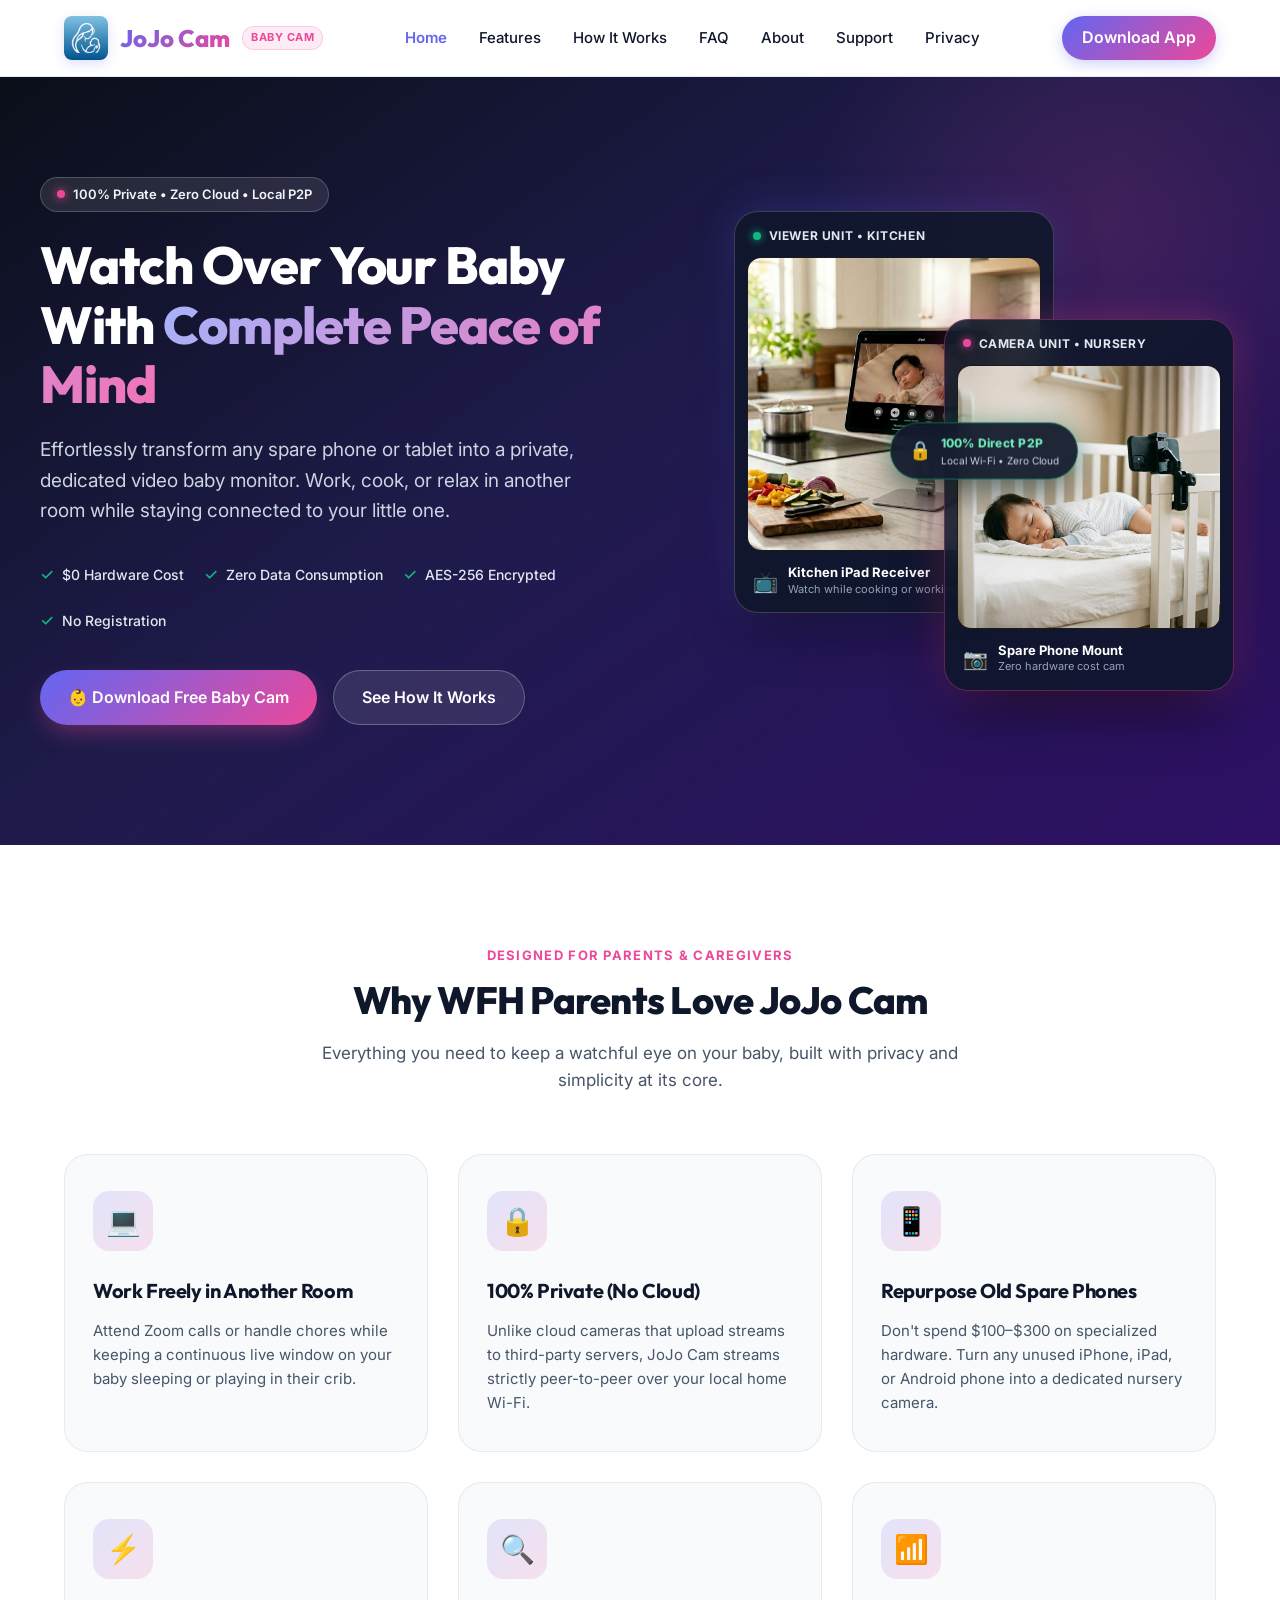
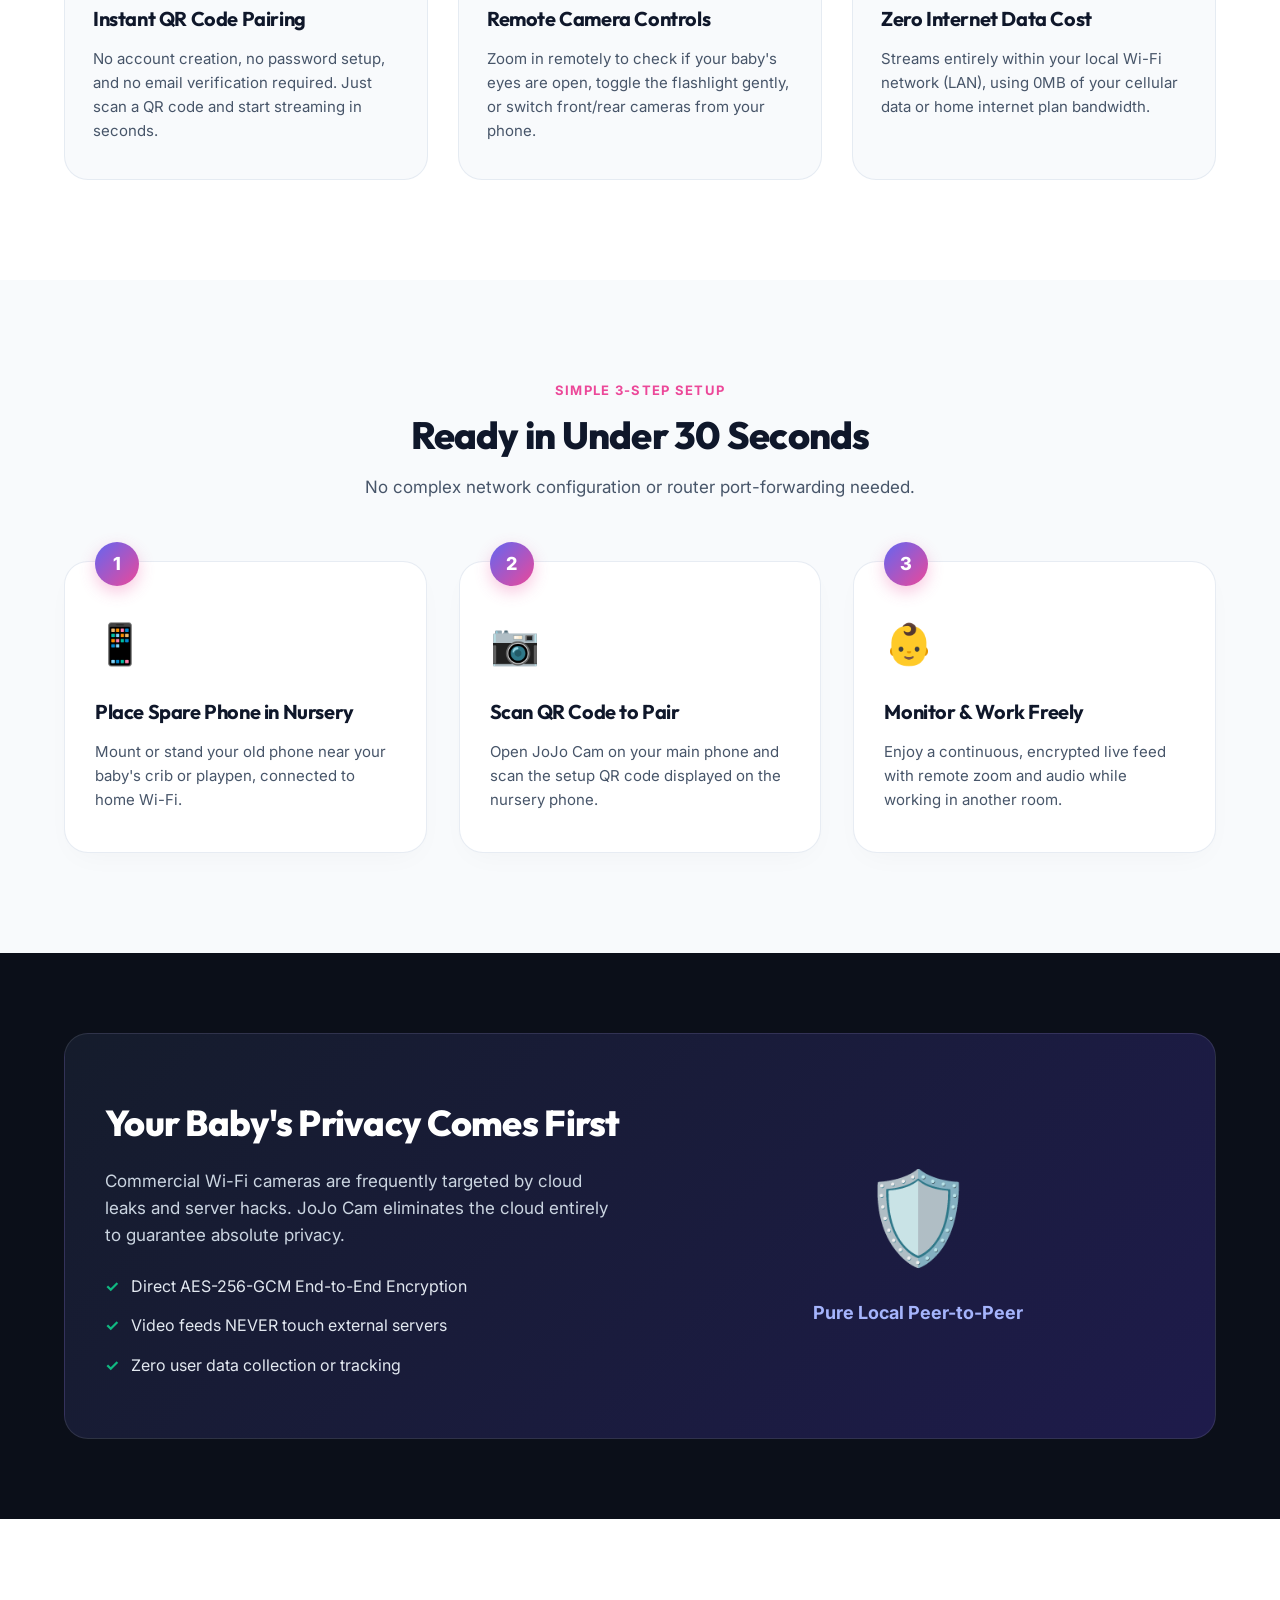
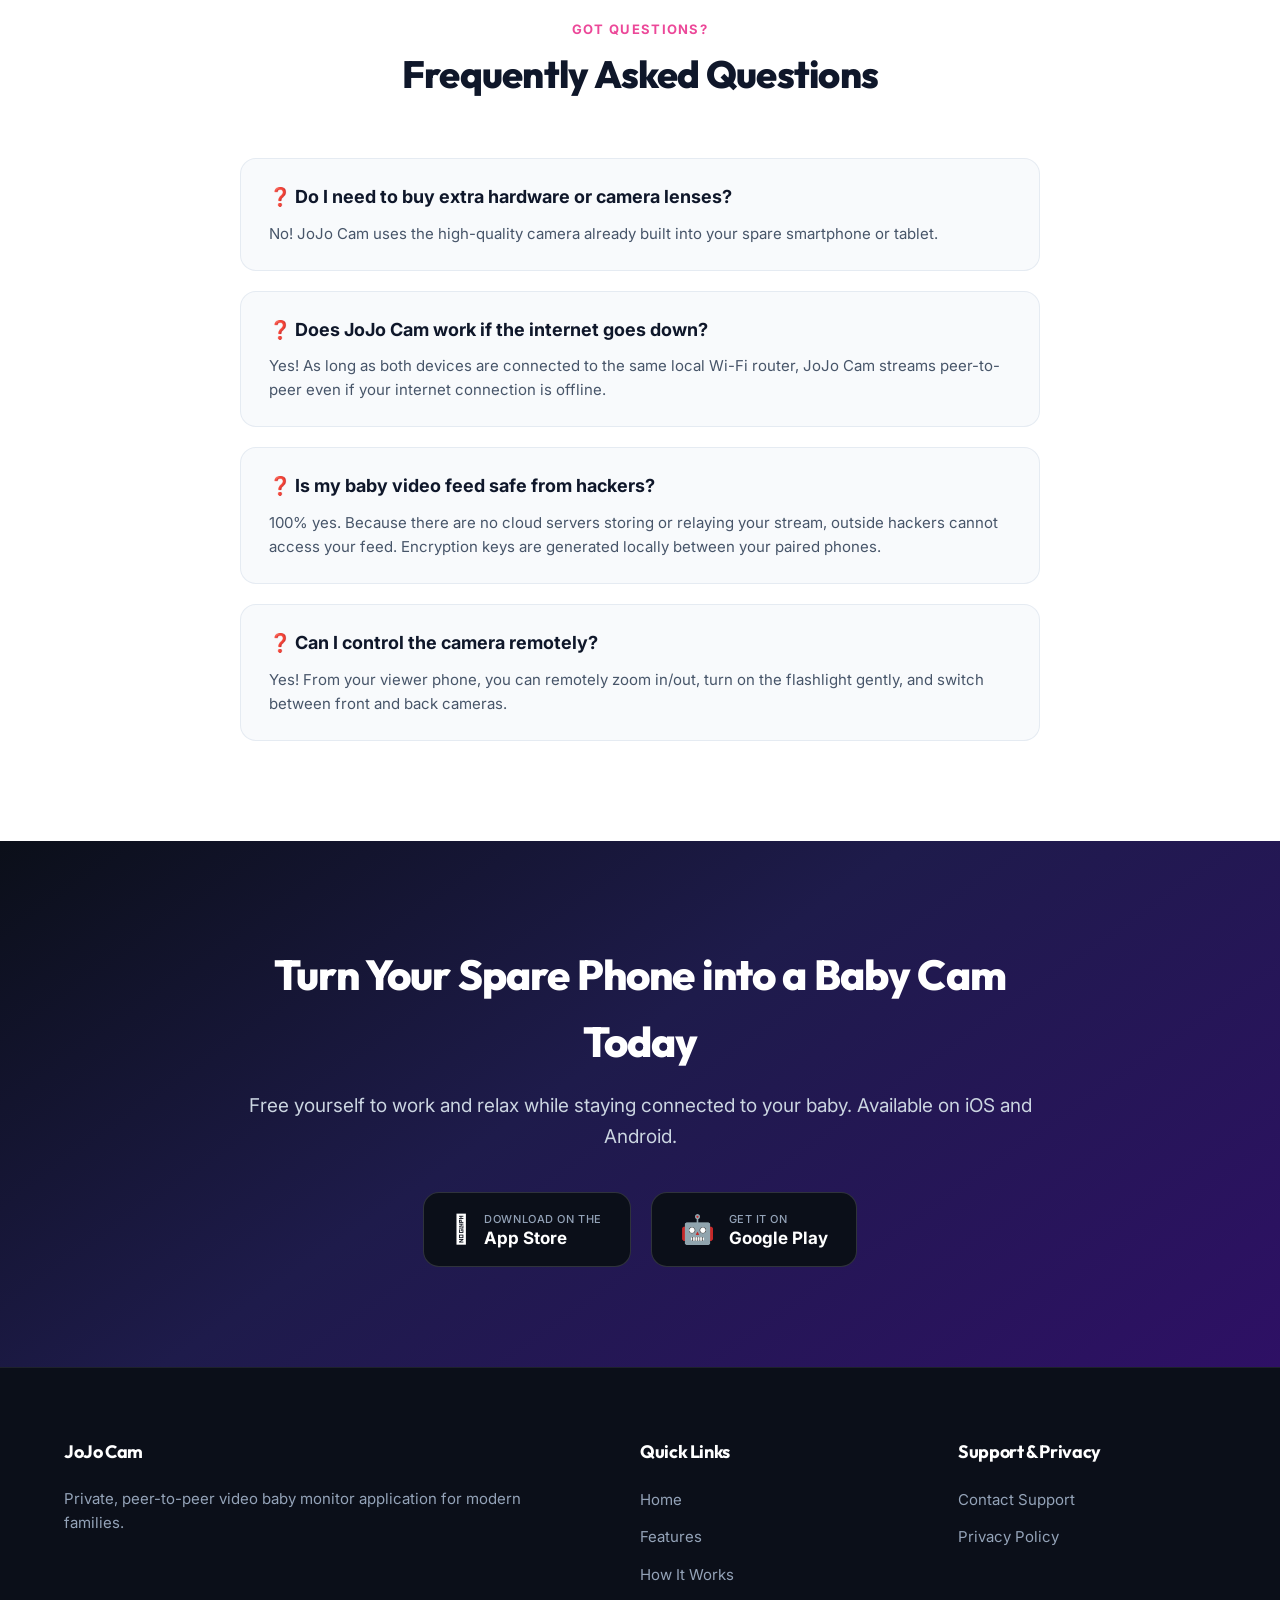
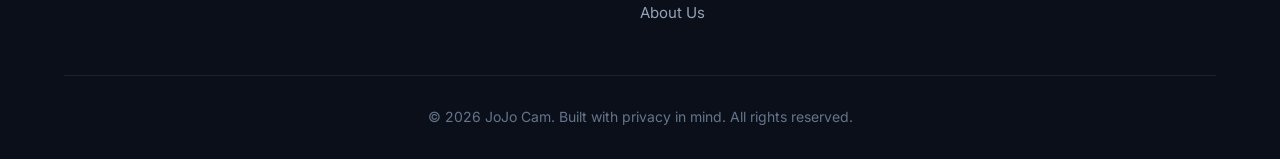
==== commit 2622ec30: "update images update images" ====
--- a/index.html
+++ b/index.html
@@ -12,7 +12,7 @@
     <!-- Open Graph / Social Media -->
     <meta property="og:title" content="JoJo Cam - Private P2P Baby Monitor App">
     <meta property="og:description" content="Watch over your baby with complete peace of mind. Turn spare phones into private video baby monitors over local Wi-Fi.">
-    <meta property="og:image" content="assets/app_artwork.png">
+    <meta property="og:image" content="assets/hero_viewer_ipad.jpg">
     <meta property="og:type" content="website">
     <meta property="og:url" content="https://jojoapp.wavepixs.com/">
 
@@ -90,22 +90,50 @@
             </div>
 
             <div class="hero-image-wrapper">
-                <div class="hero-artwork-frame">
-                    <img src="assets/app_artwork.png" alt="JoJo Cam Baby Monitor Preview" class="hero-icon">
-                </div>
-                <!-- Floating Decorative Badges -->
-                <div class="floating-card floating-card-top">
-                    <span class="fc-icon">🔒</span>
-                    <div class="fc-text">
-                        <span class="fc-title">Zero Cloud Servers</span>
-                        <span class="fc-subtitle">Video stays on your Wi-Fi</span>
+                <div class="hero-dual-container">
+                    <!-- Image 1: Viewer Unit (iPad in Kitchen) -->
+                    <div class="hero-card hero-card-viewer">
+                        <div class="hero-card-header">
+                            <span class="card-badge-dot live"></span>
+                            <span class="card-badge-title">Viewer Unit • Kitchen</span>
+                        </div>
+                        <div class="hero-card-img-wrap">
+                            <img src="assets/hero_viewer_ipad.jpg" alt="JoJo Cam iPad Viewer Display in Kitchen" class="hero-dual-img">
+                        </div>
+                        <div class="hero-card-footer">
+                            <span class="hcf-icon">📺</span>
+                            <div class="hcf-text">
+                                <span class="hcf-title">Kitchen iPad Receiver</span>
+                                <span class="hcf-sub">Watch while cooking or working</span>
+                            </div>
+                        </div>
                     </div>
-                </div>
-                <div class="floating-card floating-card-bottom">
-                    <span class="fc-icon">👶</span>
-                    <div class="fc-text">
-                        <span class="fc-title">Live Nursery Feed</span>
-                        <span class="fc-subtitle">Low-latency P2P stream</span>
+
+                    <!-- Image 2: Camera Unit (Spare Phone Mounted on Crib) -->
+                    <div class="hero-card hero-card-camera">
+                        <div class="hero-card-header">
+                            <span class="card-badge-dot cam"></span>
+                            <span class="card-badge-title">Camera Unit • Nursery</span>
+                        </div>
+                        <div class="hero-card-img-wrap">
+                            <img src="assets/hero_camera_crib.jpg" alt="JoJo Cam Spare Phone Mounted on Baby Crib" class="hero-dual-img">
+                        </div>
+                        <div class="hero-card-footer">
+                            <span class="hcf-icon">📷</span>
+                            <div class="hcf-text">
+                                <span class="hcf-title">Spare Phone Mount</span>
+                                <span class="hcf-sub">Zero hardware cost cam</span>
+                            </div>
+                        </div>
+                    </div>
+
+                    <!-- Floating P2P Connection Badge -->
+                    <div class="hero-p2p-badge">
+                        <span class="p2p-icon">🔒</span>
+                        <div class="p2p-text">
+                            <span class="p2p-title">100% Direct P2P</span>
+                            <span class="p2p-sub">Local Wi-Fi • Zero Cloud</span>
+                        </div>
                     </div>
                 </div>
             </div>
--- a/styles.css
+++ b/styles.css
@@ -282,71 +282,179 @@
     justify-content: center;
     align-items: center;
     z-index: 2;
-}
-
-.hero-artwork-frame {
+    width: 100%;
+}
+
+.hero-dual-container {
     position: relative;
     width: 100%;
-    max-width: 380px;
+    max-width: 500px;
+    height: 480px;
+    margin: 0 auto;
+}
+
+.hero-card {
+    position: absolute;
     border-radius: var(--radius-lg);
+    background: rgba(15, 23, 42, 0.85);
+    backdrop-filter: blur(20px);
+    -webkit-backdrop-filter: blur(20px);
+    border: 1px solid rgba(255, 255, 255, 0.18);
     padding: 12px;
-    background: rgba(255, 255, 255, 0.08);
-    backdrop-filter: blur(20px);
-    border: 1px solid rgba(255, 255, 255, 0.15);
-    box-shadow: 0 30px 60px -12px rgba(0, 0, 0, 0.4), 0 0 50px rgba(99, 102, 241, 0.3);
-    animation: float 6s ease-in-out infinite;
-}
-
-.hero-icon {
+    transition: all 0.4s cubic-bezier(0.16, 1, 0.3, 1);
+    display: flex;
+    flex-direction: column;
+    gap: 10px;
+}
+
+.hero-card-viewer {
+    width: 320px;
+    top: 0;
+    left: 0;
+    z-index: 2;
+    box-shadow: 0 25px 50px -12px rgba(0, 0, 0, 0.5), 0 0 40px rgba(99, 102, 241, 0.25);
+    animation: floatViewer 6s ease-in-out infinite;
+}
+
+.hero-card-camera {
+    width: 290px;
+    bottom: 0;
+    right: 0;
+    z-index: 3;
+    border-color: rgba(236, 72, 153, 0.35);
+    box-shadow: 0 30px 60px -15px rgba(0, 0, 0, 0.6), 0 0 40px rgba(236, 72, 153, 0.3);
+    animation: floatCamera 7s ease-in-out infinite 0.5s;
+}
+
+.hero-card:hover {
+    transform: translateY(-8px) scale(1.03) !important;
+    z-index: 10;
+    border-color: rgba(255, 255, 255, 0.4);
+    box-shadow: 0 35px 70px -15px rgba(0, 0, 0, 0.7), 0 0 50px rgba(99, 102, 241, 0.4);
+}
+
+.hero-card-header {
+    display: flex;
+    align-items: center;
+    gap: 8px;
+    padding: 2px 6px;
+}
+
+.card-badge-dot {
+    width: 8px;
+    height: 8px;
+    border-radius: 50%;
+}
+
+.card-badge-dot.live {
+    background-color: #10b981;
+    box-shadow: 0 0 8px #10b981;
+    animation: pulseGlow 1.8s infinite;
+}
+
+.card-badge-dot.cam {
+    background-color: #ec4899;
+    box-shadow: 0 0 8px #ec4899;
+    animation: pulseGlow 2.2s infinite;
+}
+
+.card-badge-title {
+    font-size: 12px;
+    font-weight: 700;
+    color: #e2e8f0;
+    text-transform: uppercase;
+    letter-spacing: 0.05em;
+}
+
+.hero-card-img-wrap {
     width: 100%;
-    height: auto;
-    border-radius: 18px;
+    aspect-ratio: 1 / 1;
+    border-radius: 14px;
+    overflow: hidden;
+    background: #000;
+    border: 1px solid rgba(255, 255, 255, 0.1);
+}
+
+.hero-dual-img {
+    width: 100%;
+    height: 100%;
+    object-fit: cover;
     display: block;
-}
-
-.floating-card {
-    position: absolute;
-    background: rgba(15, 23, 42, 0.85);
-    backdrop-filter: blur(12px);
-    border: 1px solid rgba(255, 255, 255, 0.15);
-    padding: 12px 18px;
-    border-radius: var(--radius-md);
-    color: white;
-    display: flex;
-    align-items: center;
-    gap: 12px;
-    box-shadow: 0 15px 30px rgba(0, 0, 0, 0.3);
-    z-index: 3;
-}
-
-.floating-card-top {
-    top: -15px;
-    left: -20px;
-}
-
-.floating-card-bottom {
-    bottom: -15px;
-    right: -20px;
-}
-
-.fc-icon {
-    font-size: 24px;
-}
-
-.fc-text {
+    transition: transform 0.5s ease;
+}
+
+.hero-card:hover .hero-dual-img {
+    transform: scale(1.04);
+}
+
+.hero-card-footer {
+    display: flex;
+    align-items: center;
+    gap: 10px;
+    padding: 4px 6px 2px;
+}
+
+.hcf-icon {
+    font-size: 20px;
+}
+
+.hcf-text {
     display: flex;
     flex-direction: column;
 }
 
-.fc-title {
+.hcf-title {
     font-size: 13px;
     font-weight: 700;
     color: white;
-}
-
-.fc-subtitle {
+    line-height: 1.2;
+}
+
+.hcf-sub {
     font-size: 11px;
     color: #94a3b8;
+}
+
+/* Floating P2P Badge */
+.hero-p2p-badge {
+    position: absolute;
+    top: 50%;
+    left: 50%;
+    transform: translate(-50%, -50%);
+    background: rgba(15, 23, 42, 0.92);
+    backdrop-filter: blur(16px);
+    -webkit-backdrop-filter: blur(16px);
+    border: 1px solid rgba(16, 185, 129, 0.4);
+    padding: 10px 18px;
+    border-radius: var(--radius-full);
+    display: flex;
+    align-items: center;
+    gap: 10px;
+    box-shadow: 0 15px 35px rgba(0, 0, 0, 0.5), 0 0 25px rgba(16, 185, 129, 0.25);
+    z-index: 4;
+    white-space: nowrap;
+    animation: pulseBadge 3s ease-in-out infinite;
+}
+
+.p2p-icon {
+    font-size: 18px;
+}
+
+.p2p-text {
+    display: flex;
+    flex-direction: column;
+}
+
+.p2p-title {
+    font-size: 12px;
+    font-weight: 800;
+    color: #6ee7b7;
+    letter-spacing: 0.02em;
+}
+
+.p2p-sub {
+    font-size: 10px;
+    color: #cbd5e1;
 }
 
 /* --- Buttons --- */
@@ -828,6 +936,21 @@
 @keyframes float {
     0%, 100% { transform: translateY(0); }
     50% { transform: translateY(-12px); }
+}
+
+@keyframes floatViewer {
+    0%, 100% { transform: translateY(0); }
+    50% { transform: translateY(-10px); }
+}
+
+@keyframes floatCamera {
+    0%, 100% { transform: translateY(0); }
+    50% { transform: translateY(-12px); }
+}
+
+@keyframes pulseBadge {
+    0%, 100% { transform: translate(-50%, -50%) scale(1); }
+    50% { transform: translate(-50%, -50%) scale(1.05); }
 }
 
 /* --- Responsive Media Queries --- */
@@ -846,6 +969,19 @@
     }
     
     .hero h1 { font-size: 42px; }
+
+    .hero-dual-container {
+        height: 440px;
+        max-width: 440px;
+    }
+
+    .hero-card-viewer {
+        width: 280px;
+    }
+
+    .hero-card-camera {
+        width: 250px;
+    }
     
     .features-grid,
     .steps-grid {
@@ -867,5 +1003,34 @@
     .hero h1 { font-size: 34px; }
     .hero-buttons { flex-direction: column; width: 100%; }
     .btn { width: 100%; }
-    .floating-card { display: none; }
-}
+
+    .hero-dual-container {
+        height: auto;
+        display: flex;
+        flex-direction: column;
+        align-items: center;
+        gap: 16px;
+        max-width: 100%;
+        padding: 10px 0;
+    }
+    
+    .hero-card {
+        position: relative;
+        width: 100%;
+        max-width: 320px;
+        top: auto !important;
+        bottom: auto !important;
+        left: auto !important;
+        right: auto !important;
+        animation: none;
+    }
+    
+    .hero-p2p-badge {
+        position: relative;
+        top: auto;
+        left: auto;
+        transform: none;
+        animation: none;
+        margin: 4px 0;
+    }
+}
